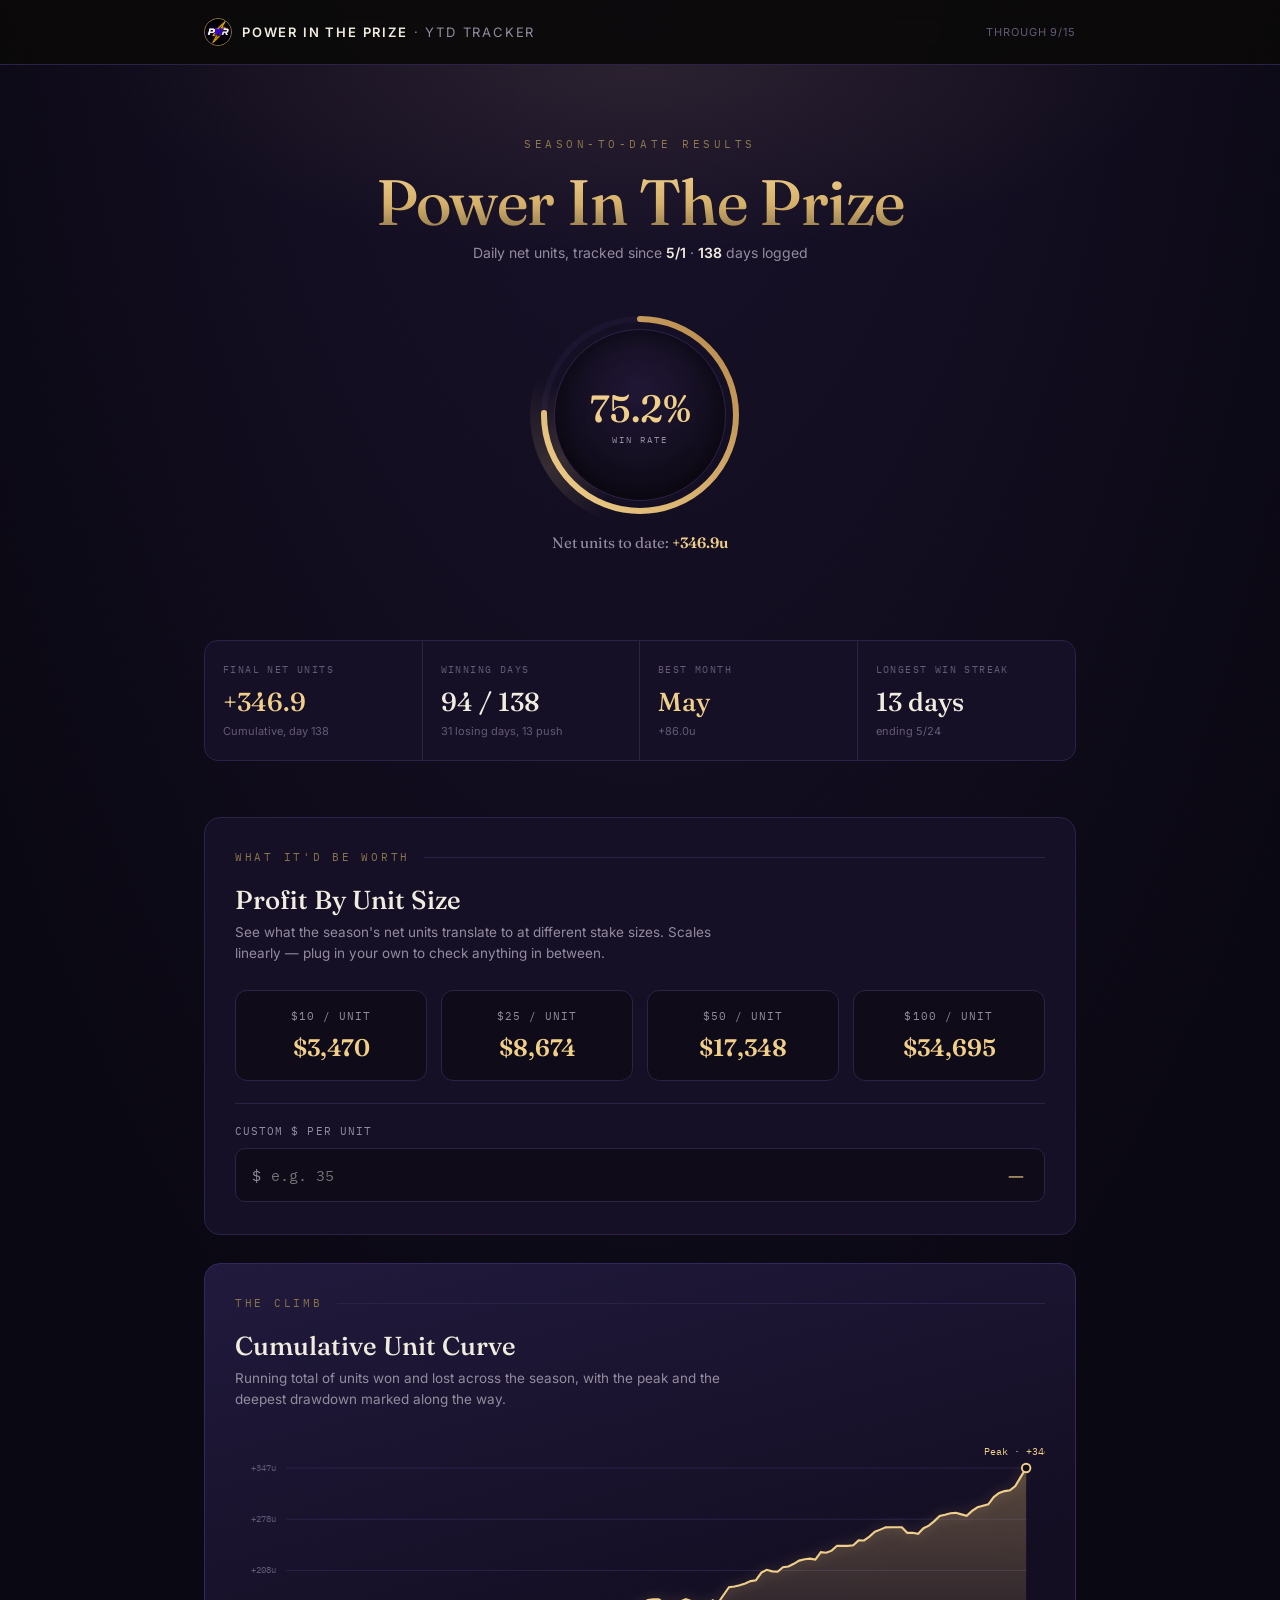
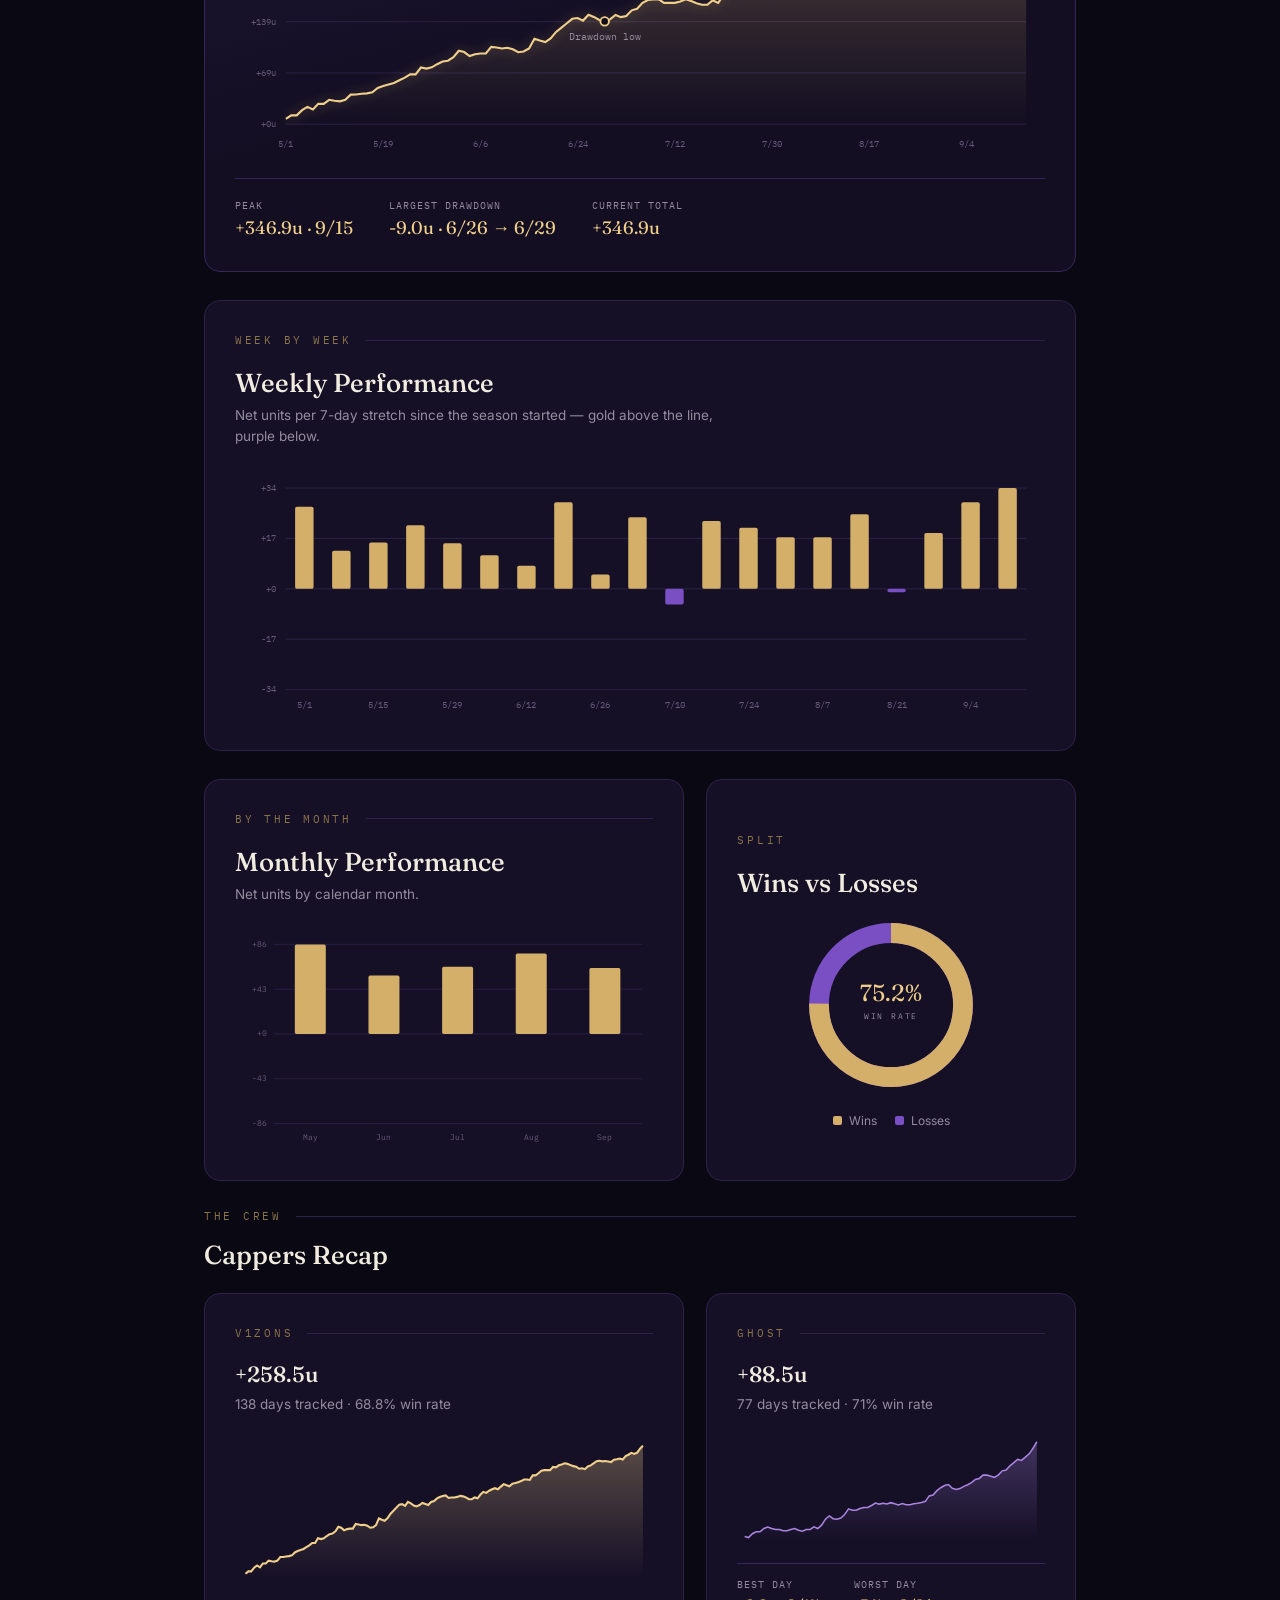
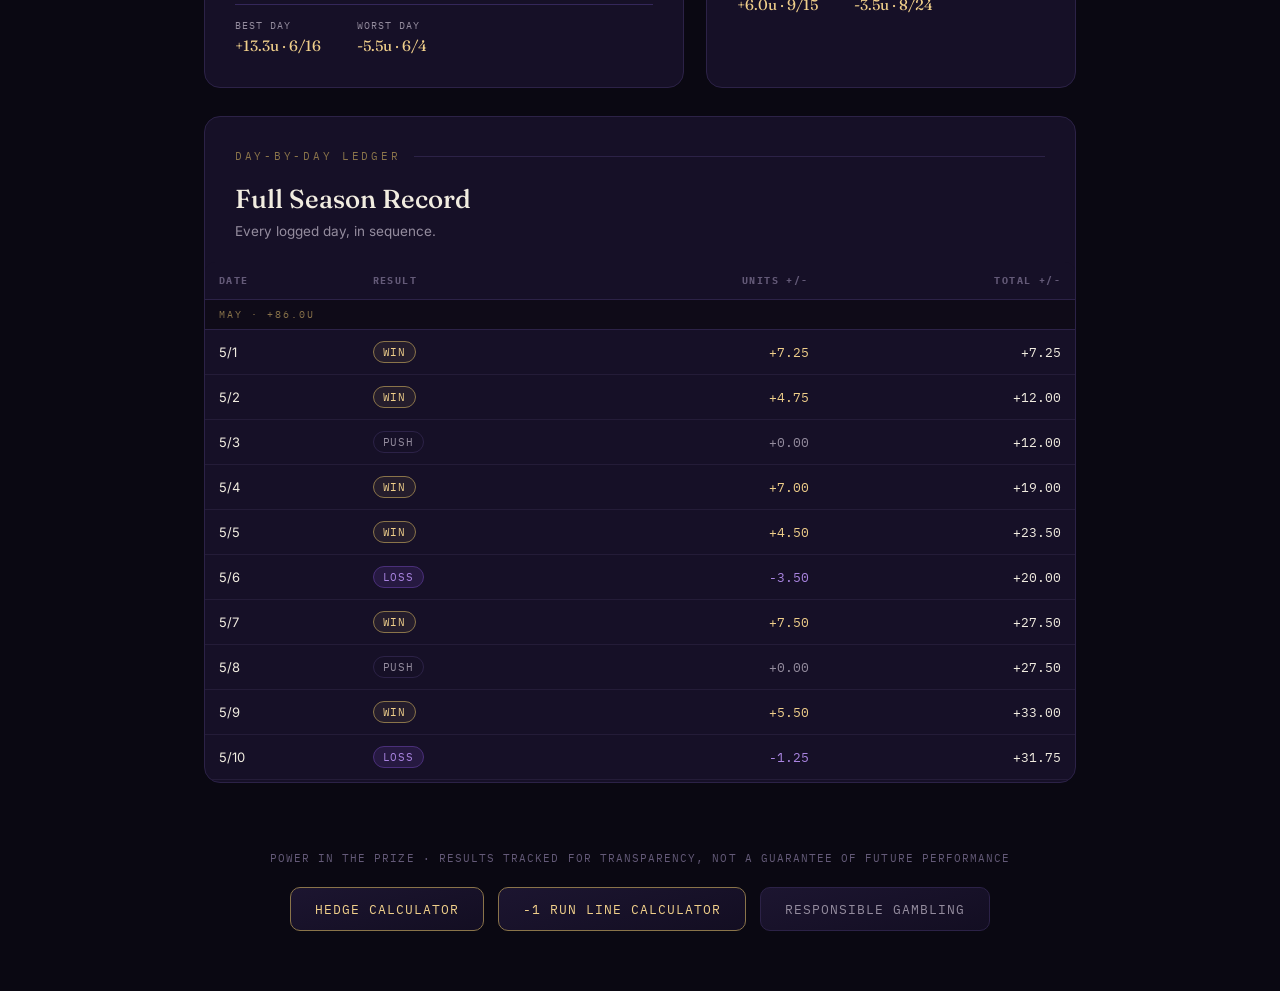
==== index.html @ d68ae0f4 "Update index.html" ====
<!DOCTYPE html>
<html lang="en">
<head>
<meta charset="UTF-8">
<meta name="viewport" content="width=device-width, initial-scale=1.0">
<title>Power In The Prize — YTD Tracker</title>
<link rel="preconnect" href="https://fonts.googleapis.com">
<link rel="preconnect" href="https://fonts.gstatic.com" crossorigin>
<link href="https://fonts.googleapis.com/css2?family=Fraunces:ital,opsz,wght@0,9..144,300;0,9..144,500;0,9..144,600;1,9..144,500&family=Inter:wght@400;500;600&family=IBM+Plex+Mono:wght@400;500;600&display=swap" rel="stylesheet">
<style>
  :root{
    --bg:#0a0812;
    --bg-2:#0d0a16;
    --panel:#161027;
    --panel-2:#1c1530;
    --line:#2c2247;
    --gold:#d4af6a;
    --gold-bright:#f0cf8a;
    --gold-dim:#8a744a;
    --burgundy:#7a4fc4;
    --burgundy-bright:#a984e0;
    --cream:#f1ece0;
    --muted:#948c9e;
    --muted-2:#645a78;
  }
  *{box-sizing:border-box;margin:0;padding:0;}
  html{scroll-behavior:smooth;}
  body{
    background:radial-gradient(120% 90% at 50% -10%, #1c1430 0%, var(--bg) 55%);
    color:var(--cream);
    font-family:'Inter',sans-serif;
    -webkit-font-smoothing:antialiased;
    min-height:100vh;
  }
  .mono{font-family:'IBM Plex Mono',monospace;}
  .wrap{max-width:920px;margin:0 auto;padding:0 24px;}

  /* ---------- Header ---------- */
  header{
    position:sticky;top:0;z-index:50;
    background:rgba(11,10,8,.86);
    backdrop-filter:blur(10px);
    border-bottom:1px solid var(--line);
  }
  header .wrap{display:flex;align-items:center;justify-content:space-between;height:64px;}
  .brand{display:flex;align-items:center;gap:10px;}
  .brand .mark{
    width:28px;height:28px;border-radius:50%;
    border:1px solid var(--gold-dim);
    display:flex;align-items:center;justify-content:center;
    font-family:'Fraunces',serif;font-size:14px;color:var(--gold-bright);
    overflow:hidden;
  }
  .brand .mark img{width:100%;height:100%;object-fit:cover;border-radius:50%;}
  .brand .name{font-size:13px;letter-spacing:.14em;text-transform:uppercase;color:var(--muted);}
  .brand .name b{color:var(--cream);font-weight:600;}
  header .updated{font-size:11px;letter-spacing:.08em;color:var(--muted-2);text-transform:uppercase;}

  /* ---------- Hero ---------- */
  .hero{padding:72px 0 48px;text-align:center;position:relative;overflow:hidden;}
  .hero::before{
    content:"";position:absolute;inset:0;
    background:
      radial-gradient(60% 50% at 50% 0%, rgba(212,175,106,.10), transparent 70%);
    pointer-events:none;
  }
  .eyebrow{
    font-family:'IBM Plex Mono',monospace;font-size:11px;letter-spacing:.32em;
    text-transform:uppercase;color:var(--gold-dim);margin-bottom:18px;
  }
  h1.title{
    font-family:'Fraunces',serif;font-weight:500;
    font-size:clamp(38px,7vw,64px);line-height:1.02;
    letter-spacing:-.01em;
    background:linear-gradient(180deg,var(--gold-bright) 0%, var(--gold) 55%, var(--gold-dim) 100%);
    -webkit-background-clip:text;background-clip:text;color:transparent;
    margin-bottom:10px;
  }
  .subtitle{color:var(--muted);font-size:14px;}
  .subtitle b{color:var(--cream);font-weight:600;}

  /* Medallion */
  .medallion-row{display:flex;justify-content:center;margin:44px 0 8px;}
  .medallion{position:relative;width:220px;height:220px;}
  .medallion svg{width:100%;height:100%;}
  .medallion .ring-track{fill:none;stroke:var(--panel-2);stroke-width:6;}
  .medallion .ring-fill{fill:none;stroke:url(#goldGrad);stroke-width:6;stroke-linecap:round;
    transform-origin:50% 50%;transform:rotate(-90deg);
    stroke-dasharray:0 999; animation:fillRing 1.6s cubic-bezier(.2,.7,.2,1) .3s forwards;
  }
  .medallion .core{
    position:absolute;inset:24px;border-radius:50%;
    background:radial-gradient(60% 60% at 50% 35%, #201735 0%, #0f0b18 100%);
    border:1px solid var(--line);
    display:flex;flex-direction:column;align-items:center;justify-content:center;
    box-shadow:inset 0 0 24px rgba(0,0,0,.5);
  }
  .medallion .core .pct{font-family:'Fraunces',serif;font-size:38px;color:var(--gold-bright);font-weight:500;}
  .medallion .core .lbl{font-family:'IBM Plex Mono',monospace;font-size:9px;letter-spacing:.22em;color:var(--muted);margin-top:2px;text-transform:uppercase;}
  .medallion .sheen{
    position:absolute;inset:0;border-radius:50%;
    background:conic-gradient(from 200deg, transparent 0deg, rgba(240,207,138,.16) 40deg, transparent 90deg);
    animation:spin 7s linear infinite;
  }
  @keyframes spin{to{transform:rotate(360deg);}}
  @keyframes fillRing{to{stroke-dasharray: var(--dash) 999;}}

  .hero-net{font-family:'Fraunces',serif;font-size:15px;color:var(--muted);margin-top:6px;}
  .hero-net b{color:var(--gold-bright);font-weight:600;}

  /* ---------- Stat grid ---------- */
  .stats{
    display:grid;grid-template-columns:repeat(4,1fr);
    border:1px solid var(--line);border-radius:14px;overflow:hidden;
    margin:40px 0 56px;background:var(--panel);
  }
  .stat{padding:22px 18px;border-right:1px solid var(--line);}
  .stat:last-child{border-right:none;}
  .stat .k{font-family:'IBM Plex Mono',monospace;font-size:10px;letter-spacing:.14em;text-transform:uppercase;color:var(--muted-2);margin-bottom:10px;}
  .stat .v{font-family:'Fraunces',serif;font-size:26px;color:var(--cream);font-weight:500;}
  .stat .v.gold{color:var(--gold-bright);}
  .stat .v.burg{color:var(--burgundy-bright);}
  .stat .sub{font-size:11px;color:var(--muted-2);margin-top:6px;}

  /* ---------- Section shell ---------- */
  section.block{margin-bottom:28px;}
  .panel{
    background:var(--panel);border:1px solid var(--line);border-radius:16px;
    padding:32px 30px;
  }
  .panel.tinted{background:linear-gradient(165deg,#211a3d 0%, #130e22 60%);border-color:#34275a;}
  .section-eyebrow{
    font-family:'IBM Plex Mono',monospace;font-size:10.5px;letter-spacing:.26em;
    text-transform:uppercase;color:var(--gold-dim);
    display:flex;align-items:center;gap:14px;margin-bottom:20px;
  }
  .section-eyebrow::after{content:"";flex:1;height:1px;background:var(--line);}
  h2{font-family:'Fraunces',serif;font-weight:500;font-size:26px;color:var(--cream);margin-bottom:6px;}
  .panel p.desc{color:var(--muted);font-size:13.5px;max-width:520px;line-height:1.55;margin-bottom:26px;}

  /* ---------- Charts ---------- */
  .chart-wrap{width:100%;overflow-x:auto;}
  svg.chart{display:block;width:100%;height:auto;}
  .axis-label{font-family:'IBM Plex Mono',monospace;font-size:10px;fill:var(--muted-2);}
  .gridline{stroke:var(--line);stroke-width:1;}
  .bar-pos{fill:var(--gold);}
  .bar-neg{fill:var(--burgundy);}
  .curve-line{fill:none;stroke:var(--gold-bright);stroke-width:2.25;filter:drop-shadow(0 0 6px rgba(240,207,138,.35));}
  .curve-fill{fill:url(#curveGrad);}
  .marker-dot{fill:#0f0b18;stroke:var(--gold-bright);stroke-width:2;}
  .marker-text{font-family:'IBM Plex Mono',monospace;font-size:10.5px;fill:var(--gold-bright);}
  .marker-text.dim{fill:var(--muted);}

  .curve-footer{display:flex;gap:36px;flex-wrap:wrap;margin-top:22px;padding-top:20px;border-top:1px solid #34275a;}
  .curve-footer .item .k{font-family:'IBM Plex Mono',monospace;font-size:10px;letter-spacing:.1em;text-transform:uppercase;color:var(--muted);}
  .curve-footer .item .v{font-family:'Fraunces',serif;font-size:18px;color:var(--gold-bright);margin-top:4px;}

  /* ---------- Two-col: monthly + donut ---------- */
  .two-col{display:grid;grid-template-columns:1.3fr 1fr;gap:22px;}
  .donut-wrap{display:flex;flex-direction:column;align-items:center;justify-content:center;}
  .legend{display:flex;gap:18px;margin-top:18px;}
  .legend .item{display:flex;align-items:center;gap:7px;font-size:12px;color:var(--muted);}
  .legend .dot{width:9px;height:9px;border-radius:2px;}
  .legend .dot.gold{background:var(--gold);}
  .legend .dot.burg{background:var(--burgundy);}

  /* ---------- Ledger ---------- */
  .ledger-scroll{max-height:520px;overflow-y:auto;border-radius:10px;}
  table{width:100%;border-collapse:collapse;}
  thead th{
    position:sticky;top:0;background:var(--panel);
    font-family:'IBM Plex Mono',monospace;font-size:10px;letter-spacing:.14em;text-transform:uppercase;
    color:var(--muted-2);text-align:left;padding:12px 14px;border-bottom:1px solid var(--line);
  }
  thead th.num{text-align:right;}
  tbody td{padding:11px 14px;font-size:13px;border-bottom:1px solid #241c38;color:var(--cream);}
  tbody tr:hover{background:#1e1730;}
  tbody td.num{text-align:right;font-family:'IBM Plex Mono',monospace;}
  .pill{
    display:inline-block;font-family:'IBM Plex Mono',monospace;font-size:10.5px;letter-spacing:.08em;
    padding:3px 9px;border-radius:20px;border:1px solid;
  }
  .pill.win{color:var(--gold-bright);border-color:var(--gold-dim);background:rgba(212,175,106,.08);}
  .pill.loss{color:var(--burgundy-bright);border-color:#4a2f7a;background:rgba(122,79,196,.16);}
  .pill.push{color:var(--muted);border-color:var(--line);background:transparent;}
  .month-divider td{
    padding:8px 14px;font-family:'IBM Plex Mono',monospace;font-size:10px;letter-spacing:.2em;
    text-transform:uppercase;color:var(--gold-dim);background:#0f0b18;border-bottom:1px solid var(--line);
  }

  /* Scrollbar */
  .ledger-scroll::-webkit-scrollbar{width:8px;}
  .ledger-scroll::-webkit-scrollbar-track{background:transparent;}
  .ledger-scroll::-webkit-scrollbar-thumb{background:#3a2f5a;border-radius:4px;}

  footer{padding:40px 0 60px;text-align:center;}
  footer p{font-family:'IBM Plex Mono',monospace;font-size:10.5px;letter-spacing:.1em;color:var(--muted-2);text-transform:uppercase;}
  .footer-links{display:flex;gap:14px;justify-content:center;flex-wrap:wrap;margin-top:22px;}
  .footer-btn{
    display:inline-flex;align-items:center;gap:8px;
    font-family:'IBM Plex Mono',monospace;font-size:12.5px;letter-spacing:.08em;text-transform:uppercase;
    color:var(--gold-bright);text-decoration:none;
    padding:13px 24px;border:1px solid var(--gold-dim);border-radius:10px;
    background:linear-gradient(165deg,#1c1530 0%, #130e22 100%);
    transition:border-color .15s ease, transform .15s ease;
  }
  .footer-btn:hover{border-color:var(--gold-bright);transform:translateY(-1px);}
  .footer-btn.secondary{color:var(--muted);border-color:var(--line);}
  .footer-btn.secondary:hover{border-color:var(--gold-dim);color:var(--gold-dim);}

  @media (max-width:720px){
    .stats{grid-template-columns:repeat(2,1fr);}
    .stat{border-bottom:1px solid var(--line);}
    .two-col{grid-template-columns:1fr;}
    .panel{padding:24px 18px;}
  }
  @media (prefers-reduced-motion: reduce){
    .medallion .sheen{animation:none;}
    .medallion .ring-fill{animation:none;stroke-dasharray:var(--dash) 999;}
  }

  /* ---------- Chart tooltip ---------- */
  .chart-wrap{position:relative;}
  .chart-tooltip{
    position:fixed;pointer-events:none;z-index:200;
    background:#0f0b18;border:1px solid var(--gold-dim);border-radius:8px;
    padding:8px 12px;font-family:'IBM Plex Mono',monospace;font-size:12px;
    color:var(--cream);white-space:nowrap;opacity:0;transform:translate(-50%,-100%) translateY(-10px);
    transition:opacity .1s ease;box-shadow:0 6px 18px rgba(0,0,0,.5);
  }
  .chart-tooltip.show{opacity:1;}
  .chart-tooltip .tt-date{color:var(--gold-dim);font-size:10px;letter-spacing:.06em;text-transform:uppercase;margin-bottom:2px;}
  .chart-tooltip .tt-val{font-size:14px;font-weight:600;}
  .hover-target{cursor:pointer;}
  .hover-target:hover{filter:brightness(1.25);}
  .hover-dot{fill:transparent;stroke:none;pointer-events:all;}

  /* ---------- Profit calculator ---------- */
  .calc-grid{display:grid;grid-template-columns:repeat(4,1fr);gap:14px;margin-bottom:22px;}
  .calc-card{
    background:#0f0b18;border:1px solid var(--line);border-radius:12px;
    padding:18px 14px;text-align:center;transition:border-color .15s ease;
  }
  .calc-card:hover{border-color:var(--gold-dim);}
  .calc-card .stake{font-family:'IBM Plex Mono',monospace;font-size:11px;letter-spacing:.1em;color:var(--muted);text-transform:uppercase;margin-bottom:10px;}
  .calc-card .profit{font-family:'Fraunces',serif;font-size:24px;font-weight:600;}
  .calc-card .profit.pos{color:var(--gold-bright);}
  .calc-card .profit.neg{color:var(--burgundy-bright);}
  .calc-custom{border-top:1px solid var(--line);padding-top:20px;}
  .calc-custom label{display:block;font-family:'IBM Plex Mono',monospace;font-size:10.5px;letter-spacing:.1em;text-transform:uppercase;color:var(--muted);margin-bottom:10px;}
  .calc-custom-row{display:flex;align-items:center;gap:10px;background:#0f0b18;border:1px solid var(--line);border-radius:10px;padding:4px 4px 4px 16px;}
  .calc-dollar{font-family:'IBM Plex Mono',monospace;color:var(--muted);font-size:15px;}
  .calc-custom-row input{
    flex:1;background:transparent;border:none;outline:none;color:var(--cream);
    font-family:'IBM Plex Mono',monospace;font-size:15px;padding:10px 0;
  }
  .calc-custom-result{
    font-family:'Fraunces',serif;font-size:19px;font-weight:600;color:var(--gold-bright);
    padding:10px 16px;white-space:nowrap;
  }
  @media (max-width:640px){
    .calc-grid{grid-template-columns:repeat(2,1fr);}
  }
</style>
<link rel="icon" type="image/png" href="favicon.png">
</head>
<body>

<header>
  <div class="wrap">
    <div class="brand">
      <div class="mark"><img src="logo-192.png" alt="Power In The Prize logo"></div>
      <div class="name"><b>Power In The Prize</b> · YTD Tracker</div>
    </div>
    <div class="updated" id="updatedLabel">Through —</div>
  </div>
</header>

<div class="hero">
  <div class="wrap">
    <div class="eyebrow">Season-to-Date Results</div>
    <h1 class="title">Power In The Prize</h1>
    <div class="subtitle">Daily net units, tracked since <b id="seasonStart">—</b> · <b id="daysTracked">—</b> days logged</div>

    <div class="medallion-row">
      <div class="medallion">
        <svg viewBox="0 0 220 220">
          <defs>
            <linearGradient id="goldGrad" x1="0%" y1="0%" x2="100%" y2="100%">
              <stop offset="0%" stop-color="#f0cf8a"/>
              <stop offset="100%" stop-color="#b6884a"/>
            </linearGradient>
          </defs>
          <circle class="ring-track" cx="110" cy="110" r="96"/>
          <circle class="ring-fill" id="ringFill" cx="110" cy="110" r="96"/>
        </svg>
        <div class="sheen"></div>
        <div class="core">
          <div class="pct" id="winRatePct">—</div>
          <div class="lbl">Win Rate</div>
        </div>
      </div>
    </div>
    <div class="hero-net">Net units to date: <b id="heroNet">—</b></div>
  </div>
</div>

<div class="wrap">

  <div class="stats">
    <div class="stat">
      <div class="k">Final Net Units</div>
      <div class="v gold" id="statNet">—</div>
      <div class="sub" id="statNetSub">—</div>
    </div>
    <div class="stat">
      <div class="k">Winning Days</div>
      <div class="v" id="statWins">—</div>
      <div class="sub" id="statWinsSub">—</div>
    </div>
    <div class="stat">
      <div class="k">Best Month</div>
      <div class="v gold" id="statBestMonth">—</div>
      <div class="sub" id="statBestMonthSub">—</div>
    </div>
    <div class="stat">
      <div class="k">Longest Win Streak</div>
      <div class="v" id="statStreak">—</div>
      <div class="sub" id="statStreakSub">—</div>
    </div>
  </div>

  <section class="block">
    <div class="panel">
      <div class="section-eyebrow">What It'd Be Worth</div>
      <h2>Profit By Unit Size</h2>
      <p class="desc">See what the season's net units translate to at different stake sizes. Scales linearly &mdash; plug in your own to check anything in between.</p>
      <div class="calc-grid" id="calcGrid"></div>
      <div class="calc-custom">
        <label for="customStake">Custom $ per unit</label>
        <div class="calc-custom-row">
          <span class="calc-dollar">$</span>
          <input type="number" id="customStake" placeholder="e.g. 35" min="0" step="1">
          <div class="calc-custom-result" id="customResult">—</div>
        </div>
      </div>
    </div>
  </section>

  <section class="block">
    <div class="panel tinted">
      <div class="section-eyebrow">The Climb</div>
      <h2>Cumulative Unit Curve</h2>
      <p class="desc">Running total of units won and lost across the season, with the peak and the deepest drawdown marked along the way.</p>
      <div class="chart-wrap">
        <svg class="chart" id="curveChart" viewBox="0 0 860 340"></svg>
      </div>
      <div class="curve-footer">
        <div class="item"><div class="k">Peak</div><div class="v" id="curvePeak">—</div></div>
        <div class="item"><div class="k">Largest Drawdown</div><div class="v" id="curveDD">—</div></div>
        <div class="item"><div class="k">Current Total</div><div class="v" id="curveFinish">—</div></div>
      </div>
    </div>
  </section>

  <section class="block">
    <div class="panel">
      <div class="section-eyebrow">Week By Week</div>
      <h2>Weekly Performance</h2>
      <p class="desc">Net units per 7-day stretch since the season started &mdash; gold above the line, purple below.</p>
      <div class="chart-wrap">
        <svg class="chart" id="weeklyChart" viewBox="0 0 860 260"></svg>
      </div>
    </div>
  </section>

  <section class="block">
    <div class="two-col">
      <div class="panel">
        <div class="section-eyebrow">By The Month</div>
        <h2>Monthly Performance</h2>
        <p class="desc">Net units by calendar month.</p>
        <div class="chart-wrap">
          <svg class="chart" id="monthChart" viewBox="0 0 500 260"></svg>
        </div>
      </div>
      <div class="panel donut-wrap">
        <div class="section-eyebrow" style="align-self:flex-start;">Split</div>
        <h2 style="align-self:flex-start;">Wins vs Losses</h2>
        <svg id="donutChart" viewBox="0 0 200 200" style="width:180px;height:180px;margin-top:10px;"></svg>
        <div class="legend">
          <div class="item"><span class="dot gold"></span>Wins</div>
          <div class="item"><span class="dot burg"></span>Losses</div>
        </div>
      </div>
    </div>
  </section>

  <section class="block">
    <div class="section-eyebrow" style="margin-bottom:16px;">The Crew</div>
    <h2 style="margin-bottom:22px;">Cappers Recap</h2>
    <div class="two-col" id="cappersGrid"></div>
  </section>

  <section class="block">
    <div class="panel" style="padding:0;overflow:hidden;">
      <div style="padding:32px 30px 20px;">
        <div class="section-eyebrow">Day-By-Day Ledger</div>
        <h2>Full Season Record</h2>
        <p class="desc" style="margin-bottom:0;">Every logged day, in sequence.</p>
      </div>
      <div class="ledger-scroll">
        <table>
          <thead>
            <tr>
              <th>Date</th>
              <th>Result</th>
              <th class="num">Units +/-</th>
              <th class="num">Total +/-</th>
            </tr>
          </thead>
          <tbody id="ledgerBody"></tbody>
        </table>
      </div>
    </div>
  </section>

</div>

<footer>
  <p>Power In The Prize &middot; Results tracked for transparency, not a guarantee of future performance</p>
  <div class="footer-links">
    <a class="footer-btn" href="hedge-calculator.html">Hedge Calculator</a>
    <a class="footer-btn" href="runline-calculator.html">-1 Run Line Calculator</a>
    <a class="footer-btn secondary" href="responsible-gambling.html">Responsible Gambling</a>
  </div>
</footer>

<script>
/* ---------- Shared tooltip helper ---------- */
const tooltipEl = document.createElement('div');
tooltipEl.className = 'chart-tooltip';
document.body.appendChild(tooltipEl);

function showTooltip(clientX, clientY, dateStr, valueStr){
  tooltipEl.innerHTML = `<div class="tt-date">${dateStr}</div><div class="tt-val">${valueStr}</div>`;
  tooltipEl.style.left = clientX + 'px';
  tooltipEl.style.top = clientY + 'px';
  tooltipEl.classList.add('show');
}
function moveTooltip(clientX, clientY){
  tooltipEl.style.left = clientX + 'px';
  tooltipEl.style.top = clientY + 'px';
}
function hideTooltip(){
  tooltipEl.classList.remove('show');
}
function fmtUnits(v){
  return (v>=0?'+':'') + v.toFixed(2) + 'u';
}

/* ============ RAW DATA — add new days here ============
   Each entry: { d: "M/D", m: month number, v1: V1zons units, g: Ghost units (0 if not running that day) }
*/
const RAW = [
  {d:"5/1",m:5,v1:7.25,g:0},{d:"5/2",m:5,v1:4.75,g:0},{d:"5/3",m:5,v1:0,g:0},{d:"5/4",m:5,v1:7,g:0},
  {d:"5/5",m:5,v1:4.5,g:0},{d:"5/6",m:5,v1:-3.5,g:0},{d:"5/7",m:5,v1:7.5,g:0},{d:"5/8",m:5,v1:0,g:0},
  {d:"5/9",m:5,v1:5.5,g:0},{d:"5/10",m:5,v1:-1.25,g:0},{d:"5/11",m:5,v1:-0.75,g:0},{d:"5/12",m:5,v1:2,g:0},
  {d:"5/13",m:5,v1:7,g:0},{d:"5/14",m:5,v1:0.25,g:0},{d:"5/15",m:5,v1:1,g:0},{d:"5/16",m:5,v1:0.5,g:0},
  {d:"5/17",m:5,v1:1.5,g:0},{d:"5/18",m:5,v1:5.75,g:0},{d:"5/19",m:5,v1:2.75,g:0},{d:"5/20",m:5,v1:2,g:0},
  {d:"5/21",m:5,v1:2,g:0},{d:"5/22",m:5,v1:3.75,g:0},{d:"5/23",m:5,v1:3.5,g:0},{d:"5/24",m:5,v1:4.5,g:0},
  {d:"5/25",m:5,v1:0,g:0},{d:"5/26",m:5,v1:9.25,g:0},{d:"5/27",m:5,v1:-1.5,g:0},{d:"5/28",m:5,v1:1.75,g:0},
  {d:"5/29",m:5,v1:4.25,g:0},{d:"5/30",m:5,v1:3.75,g:0},{d:"5/31",m:5,v1:1,g:0},{d:"6/1",m:6,v1:4.75,g:0},
  {d:"6/2",m:6,v1:8.75,g:0},{d:"6/3",m:6,v1:-1.75,g:0},{d:"6/4",m:6,v1:-5.5,g:0},{d:"6/5",m:6,v1:2.5,g:0},
  {d:"6/6",m:6,v1:1,g:0},{d:"6/7",m:6,v1:0,g:0},{d:"6/8",m:6,v1:9,g:0},{d:"6/9",m:6,v1:-0.75,g:0},
  {d:"6/10",m:6,v1:-1.5,g:0},{d:"6/11",m:6,v1:1,g:0},{d:"6/12",m:6,v1:-2,g:0},{d:"6/13",m:6,v1:-4,g:0},
  {d:"6/14",m:6,v1:1,g:0},{d:"6/15",m:6,v1:4,g:0},{d:"6/16",m:6,v1:13.25,g:0},{d:"6/17",m:6,v1:-2.5,g:0},
  {d:"6/18",m:6,v1:-2,g:0},{d:"6/19",m:6,v1:5,g:0},{d:"6/20",m:6,v1:8.75,g:0},{d:"6/21",m:6,v1:5.75,g:0},
  {d:"6/22",m:6,v1:6,g:0},{d:"6/23",m:6,v1:6,g:0},{d:"6/24",m:6,v1:1,g:0},{d:"6/25",m:6,v1:-3.5,g:0},
  {d:"6/26",m:6,v1:8,g:0},{d:"6/27",m:6,v1:-3,g:0},{d:"6/28",m:6,v1:-4,g:0},{d:"6/29",m:6,v1:-2,g:0},
  {d:"6/30",m:6,v1:2.75,g:0},{d:"7/1",m:7,v1:4,g:2},{d:"7/2",m:7,v1:-2,g:-1},{d:"7/3",m:7,v1:-2,g:3.5},
  {d:"7/4",m:7,v1:6,g:1.75},{d:"7/5",m:7,v1:2,g:0},{d:"7/6",m:7,v1:5,g:3},{d:"7/7",m:7,v1:2.75,g:1.25},
  {d:"7/8",m:7,v1:2,g:-1.25},{d:"7/9",m:7,v1:1,g:-1},{d:"7/10",m:7,v1:-4.75,g:0},{d:"7/11",m:7,v1:1,g:-1},
  {d:"7/12",m:7,v1:0,g:0},{d:"7/13",m:7,v1:1,g:1},{d:"7/14",m:7,v1:2,g:1},{d:"7/15",m:7,v1:-1,g:-1.5},
  {d:"7/16",m:7,v1:-2,g:-1},{d:"7/17",m:7,v1:-3.5,g:1.5},{d:"7/18",m:7,v1:0,g:0},{d:"7/19",m:7,v1:3.5,g:2.5},
  {d:"7/20",m:7,v1:-2,g:-1.5},{d:"7/21",m:7,v1:7.75,g:3},{d:"7/22",m:7,v1:5,g:5.5},{d:"7/23",m:7,v1:-2,g:3},
  {d:"7/24",m:7,v1:4.25,g:-2.5},{d:"7/25",m:7,v1:3,g:-0.5},{d:"7/26",m:7,v1:2,g:1},{d:"7/27",m:7,v1:-2,g:3.25},
  {d:"7/28",m:7,v1:5,g:5.25},{d:"7/29",m:7,v1:5,g:-1.25},{d:"7/30",m:7,v1:-2,g:0},{d:"7/31",m:7,v1:-2,g:1.5},
  {d:"8/1",m:8,v1:5,g:1},  {d:"8/2",m:8,v1:1,g:0},  {d:"8/3",m:8,v1:2,g:1.75},  {d:"8/4",m:8,v1:2,g:2.25},  {d:"8/5",m:8,v1:3,g:-1},  {d:"8/6",m:8,v1:0,g:0.75},  {d:"8/7",m:8,v1:-0.75,g:-0.65},  {d:"8/8",m:8,v1:9,g:1.25},
    {d:"8/9",m:8,v1:0,g:-1},  {d:"8/10",m:8,v1:4,g:-1},  {d:"8/11",m:8,v1:5.25,g:1.2},  {d:"8/12",m:8,v1:1,g:-1},  {d:"8/13",m:8,v1:0,g:0},  {d:"8/14",m:8,v1:0,g:0.75},  {d:"8/15",m:8,v1:6.25,g:0.5},  {d:"8/16",m:8,v1:-1,g:0.75},
    {d:"8/17",m:8,v1:4.25,g:1},  {d:"8/18",m:8,v1:1.5,g:5},  {d:"8/19",m:8,v1:2.25,g:0.75},  {d:"8/20",m:8,v1:-1,g:4},  {d:"8/21",m:8,v1:-2.5,g:2.65},  {d:"8/22",m:8,v1:-2,g:2},  {d:"8/23",m:8,v1:-1,g:1},  {d:"8/24",m:8,v1:-4,g:-3.5},
    {d:"8/25",m:8,v1:1,g:-1},  {d:"8/26",m:8,v1:-2,g:0.75},  {d:"8/27",m:8,v1:5.5,g:2},  {d:"8/28",m:8,v1:2,g:1.5},  {d:"8/29",m:8,v1:4,g:2},  {d:"8/30",m:8,v1:4.25,g:2.75},  {d:"8/31",m:8,v1:0.75,g:1},
    {d:"9/1",m:9,v1:-1,g:3},  {d:"9/2",m:9,v1:0.5,g:0},  {d:"9/3",m:9,v1:-1,g:-1},  {d:"9/4",m:9,v1:-1,g:-1},  {d:"9/5",m:9,v1:4.5,g:2.25},  {d:"9/6",m:9,v1:1,g:3.75},  {d:"9/7",m:9,v1:1.5,g:0.75},  {d:"9/8",m:9,v1:-2,g:3.75},
    {d:"9/9",m:9,v1:7,g:3},  {d:"9/10",m:9,v1:2.5,g:3},  {d:"9/11",m:9,v1:3.5,g:-1},  {d:"9/12",m:9,v1:-2,g:3},  {d:"9/13",m:9,v1:2.75,g:3},  {d:"9/14",m:9,v1:7.5,g:5},  {d:"9/15",m:9,v1:6,g:6},
];

const MONTH_NAMES = {5:"May",6:"June",7:"July",8:"August",9:"September",10:"October",11:"November",12:"December",1:"January",2:"February",3:"March",4:"April"};

/* ---------- Derive series ---------- */
const days = RAW.map(r => ({...r, total: +(r.v1 + r.g).toFixed(2)}));
let running = 0;
const cum = days.map(r => { running = +(running + r.total).toFixed(2); return {...r, cum: running}; });

const wins = days.filter(d => d.total > 0).length;
const losses = days.filter(d => d.total < 0).length;
const pushes = days.filter(d => d.total === 0).length;
const winRate = Math.round((wins/(wins+losses))*1000)/10;

// longest win streak
let longest = 0, cur = 0, streakEnd = "";
days.forEach(d => {
  if(d.total > 0){ cur++; if(cur>longest){longest=cur; streakEnd=d.d;} } else { cur = 0; }
});

// monthly totals
const monthOrder = [...new Set(days.map(d=>d.m))];
const monthTotals = monthOrder.map(m => ({
  m, name: MONTH_NAMES[m],
  total: +days.filter(d=>d.m===m).reduce((a,b)=>a+b.total,0).toFixed(2)
}));
const bestMonth = monthTotals.reduce((a,b)=> b.total > a.total ? b : a, monthTotals[0]);

// peak / drawdown
let peak = cum[0], peakSoFar = cum[0].cum, maxDD = 0, ddStart = cum[0], ddEnd = cum[0], runMax = cum[0];
cum.forEach(pt => {
  if(pt.cum > peakSoFar){ peakSoFar = pt.cum; peak = pt; }
  if(pt.cum >= runMax.cum) runMax = pt;
  const dd = runMax.cum - pt.cum;
  if(dd > maxDD){ maxDD = dd; ddStart = runMax; ddEnd = pt; }
});
const finish = cum[cum.length-1];

/* ---------- Populate header / hero / stats ---------- */
document.getElementById('updatedLabel').textContent = `Through ${finish.d}`;
document.getElementById('seasonStart').textContent = days[0].d;
document.getElementById('daysTracked').textContent = days.length;
document.getElementById('heroNet').textContent = (finish.cum>=0?'+':'') + finish.cum.toFixed(1) + 'u';
document.getElementById('winRatePct').textContent = winRate + '%';

const ring = document.getElementById('ringFill');
const circumference = 2 * Math.PI * 96;
ring.style.setProperty('--dash', (circumference * winRate/100).toFixed(1));

document.getElementById('statNet').textContent = (finish.cum>=0?'+':'') + finish.cum.toFixed(1);
document.getElementById('statNetSub').textContent = `Cumulative, day ${days.length}`;
document.getElementById('statWins').textContent = `${wins} / ${days.length}`;
document.getElementById('statWinsSub').textContent = `${losses} losing days${pushes?`, ${pushes} push`:''}`;
document.getElementById('statBestMonth').textContent = bestMonth.name;
document.getElementById('statBestMonthSub').textContent = `${bestMonth.total>=0?'+':''}${bestMonth.total.toFixed(1)}u`;
document.getElementById('statStreak').textContent = `${longest} days`;
document.getElementById('statStreakSub').textContent = `ending ${streakEnd}`;

document.getElementById('curvePeak').textContent = `+${peak.cum.toFixed(1)}u · ${peak.d}`;
document.getElementById('curveDD').textContent = `-${maxDD.toFixed(1)}u · ${ddStart.d} \u2192 ${ddEnd.d}`;
document.getElementById('curveFinish').textContent = `${finish.cum>=0?'+':''}${finish.cum.toFixed(1)}u`;

/* ---------- Profit calculator ---------- */
(function buildCalc(){
  const stakes = [10, 25, 50, 100];
  const grid = document.getElementById('calcGrid');
  const fmtMoney = n => {
    const sign = n < 0 ? '-' : '';
    return sign + '$' + Math.abs(n).toLocaleString('en-US', {minimumFractionDigits:0, maximumFractionDigits:0});
  };
  stakes.forEach(s => {
    const profit = finish.cum * s;
    const card = document.createElement('div');
    card.className = 'calc-card';
    card.innerHTML = `
      <div class="stake">$${s} / unit</div>
      <div class="profit ${profit>=0?'pos':'neg'}">${fmtMoney(profit)}</div>
    `;
    grid.appendChild(card);
  });

  const input = document.getElementById('customStake');
  const result = document.getElementById('customResult');
  input.addEventListener('input', () => {
    const val = parseFloat(input.value);
    if(isNaN(val) || val < 0){ result.textContent = '—'; return; }
    const profit = finish.cum * val;
    result.textContent = fmtMoney(profit);
    result.style.color = profit >= 0 ? 'var(--gold-bright)' : 'var(--burgundy-bright)';
  });
})();

/* ---------- Ledger ---------- */
const tbody = document.getElementById('ledgerBody');
let lastMonth = null;
cum.forEach(r => {
  if(r.m !== lastMonth){
    lastMonth = r.m;
    const mTotal = monthTotals.find(mt=>mt.m===r.m);
    const tr = document.createElement('tr');
    tr.className='month-divider';
    tr.innerHTML = `<td colspan="4">${mTotal.name} &middot; ${mTotal.total>=0?'+':''}${mTotal.total.toFixed(1)}u</td>`;
    tbody.appendChild(tr);
  }
  const pillClass = r.total>0?'win':(r.total<0?'loss':'push');
  const pillLabel = r.total>0?'WIN':(r.total<0?'LOSS':'PUSH');
  const tr = document.createElement('tr');
  tr.innerHTML = `
    <td>${r.d}</td>
    <td><span class="pill ${pillClass}">${pillLabel}</span></td>
    <td class="num" style="color:${r.total>0?'var(--gold-bright)':(r.total<0?'var(--burgundy-bright)':'var(--muted)')}">${r.total>=0?'+':''}${r.total.toFixed(2)}</td>
    <td class="num">${r.cum>=0?'+':''}${r.cum.toFixed(2)}</td>
  `;
  tbody.appendChild(tr);
});

/* ---------- Cumulative curve chart ---------- */
(function drawCurve(){
  const svg = document.getElementById('curveChart');
  const W=860,H=340,padL=54,padR=20,padT=34,padB=34;
  const minV = Math.min(0, ...cum.map(d=>d.cum));
  const maxV = Math.max(...cum.map(d=>d.cum));
  const range = maxV-minV || 1;
  const x = i => padL + (i/(cum.length-1))*(W-padL-padR);
  const y = v => padT + (1-((v-minV)/range))*(H-padT-padB);

  let svgHTML = `<defs>
    <linearGradient id="curveGrad" x1="0" y1="0" x2="0" y2="1">
      <stop offset="0%" stop-color="#d4af6a" stop-opacity="0.35"/>
      <stop offset="100%" stop-color="#d4af6a" stop-opacity="0"/>
    </linearGradient>
  </defs>`;

  // gridlines + labels
  const steps = 5;
  for(let i=0;i<=steps;i++){
    const v = minV + (range/steps)*i;
    const yy = y(v);
    svgHTML += `<line class="gridline" x1="${padL}" y1="${yy}" x2="${W-padR}" y2="${yy}"/>`;
    svgHTML += `<text class="axis-label" x="${padL-10}" y="${yy+3}" text-anchor="end">${v>=0?'+':''}${Math.round(v)}u</text>`;
  }
  // x labels (sparse)
  const labelEvery = Math.ceil(cum.length/8);
  cum.forEach((d,i)=>{
    if(i%labelEvery===0){
      svgHTML += `<text class="axis-label" x="${x(i)}" y="${H-10}" text-anchor="middle">${d.d}</text>`;
    }
  });

  // path
  let linePath = '', areaPath = '';
  cum.forEach((d,i)=>{
    const px=x(i), py=y(d.cum);
    linePath += (i===0?'M':'L') + px.toFixed(1) + ',' + py.toFixed(1) + ' ';
  });
  areaPath = `M${x(0)},${y(0)} ` + cum.map((d,i)=>`L${x(i).toFixed(1)},${y(d.cum).toFixed(1)}`).join(' ') + ` L${x(cum.length-1)},${y(0)} Z`;

  svgHTML += `<path class="curve-fill" d="${areaPath}"/>`;
  svgHTML += `<path class="curve-line" d="${linePath}"/>`;

  // markers: peak + drawdown low
  const peakIdx = cum.findIndex(d=>d.d===peak.d && d.cum===peak.cum);
  const ddIdx = cum.findIndex(d=>d.d===ddEnd.d && d.cum===ddEnd.cum);
  [{pt:peak, idx:peakIdx, label:`Peak · +${peak.cum.toFixed(1)}u`, dy:-14},
   {pt:ddEnd, idx:ddIdx, label:`Drawdown low`, dy:20}].forEach(m=>{
    if(m.idx<0) return;
    const px=x(m.idx), py=y(m.pt.cum);
    svgHTML += `<circle class="marker-dot" cx="${px}" cy="${py}" r="4.5"/>`;
    svgHTML += `<text class="marker-text ${m.dy>0?'dim':''}" x="${px}" y="${py+m.dy}" text-anchor="middle">${m.label}</text>`;
  });

  // invisible hover targets, one per day
  cum.forEach((d,i)=>{
    const px=x(i), py=y(d.cum);
    svgHTML += `<circle class="hover-target hover-dot" data-date="${d.d}" data-val="Total: ${fmtUnits(d.cum)}" cx="${px.toFixed(1)}" cy="${py.toFixed(1)}" r="9"/>`;
  });

  svg.innerHTML = svgHTML;
  attachBarTooltips(svg);
})();

/* ---------- Weekly bar chart (7-day buckets from season start) ---------- */
(function drawWeekly(){
  const svg = document.getElementById('weeklyChart');
  const weeks = [];
  for(let i=0;i<days.length;i+=7){
    const chunk = days.slice(i, i+7);
    const total = +chunk.reduce((a,b)=>a+b.total,0).toFixed(2);
    weeks.push({ label: chunk[0].d, total });
  }

  const W=860,H=260,padL=54,padR=20,padT=16,padB=30;
  const maxAbs = Math.max(...weeks.map(w=>Math.abs(w.total)), 5);
  const zeroY = padT + (H-padT-padB) * (maxAbs/(maxAbs*2));
  const scale = (H-padT-padB)/(maxAbs*2);
  const bw = (W-padL-padR)/weeks.length;

  let html = '';
  [maxAbs, maxAbs/2, 0, -maxAbs/2, -maxAbs].forEach(v=>{
    const yy = zeroY - v*scale;
    html += `<line class="gridline" x1="${padL}" y1="${yy}" x2="${W-padR}" y2="${yy}"/>`;
    html += `<text class="axis-label" x="${padL-10}" y="${yy+3}" text-anchor="end">${v>=0?'+':''}${Math.round(v)}</text>`;
  });

  const labelEvery = Math.max(1, Math.ceil(weeks.length/10));
  weeks.forEach((w,i)=>{
    const cx = padL + bw*i + bw/2;
    const barW = Math.max(bw*0.5, 4);
    const h = Math.abs(w.total)*scale;
    const yTop = w.total>=0 ? zeroY-h : zeroY;
    html += `<rect class="hover-target ${w.total>=0?'bar-pos':'bar-neg'}" data-date="Week of ${w.label}" data-val="${fmtUnits(w.total)}" x="${(cx-barW/2).toFixed(1)}" y="${yTop.toFixed(1)}" width="${barW.toFixed(1)}" height="${Math.max(h,1).toFixed(1)}" rx="2"/>`;
    if(i%labelEvery===0){
      html += `<text class="axis-label" x="${cx}" y="${H-10}" text-anchor="middle">${w.label}</text>`;
    }
  });
  svg.innerHTML = html;
  attachBarTooltips(svg);
})();

/* ---------- Monthly bar chart ---------- */
(function drawMonthly(){
  const svg = document.getElementById('monthChart');
  const W=500,H=260,padL=46,padR=14,padT=16,padB=30;
  const maxAbs = Math.max(...monthTotals.map(m=>Math.abs(m.total)), 10);
  const zeroY = padT + (H-padT-padB) * (maxAbs/(maxAbs*2));
  const scale = (H-padT-padB)/(maxAbs*2);
  const bw = (W-padL-padR)/monthTotals.length;

  let html = '';
  [maxAbs, maxAbs/2, 0, -maxAbs/2, -maxAbs].forEach(v=>{
    const yy = zeroY - v*scale;
    html += `<line class="gridline" x1="${padL}" y1="${yy}" x2="${W-padR}" y2="${yy}"/>`;
    html += `<text class="axis-label" x="${padL-8}" y="${yy+3}" text-anchor="end">${v>=0?'+':''}${Math.round(v)}</text>`;
  });

  monthTotals.forEach((m,i)=>{
    const cx = padL + bw*i + bw/2;
    const barW = bw*0.42;
    const h = Math.abs(m.total)*scale;
    const yTop = m.total>=0 ? zeroY-h : zeroY;
    html += `<rect class="hover-target ${m.total>=0?'bar-pos':'bar-neg'}" data-date="${m.name}" data-val="${fmtUnits(m.total)}" x="${(cx-barW/2).toFixed(1)}" y="${yTop.toFixed(1)}" width="${barW.toFixed(1)}" height="${Math.max(h,1).toFixed(1)}" rx="2"/>`;
    html += `<text class="axis-label" x="${cx}" y="${H-10}" text-anchor="middle">${m.name.slice(0,3)}</text>`;
  });
  svg.innerHTML = html;
  attachBarTooltips(svg);
})();

/* ---------- Shared bar-hover wiring ---------- */
function attachBarTooltips(svg){
  svg.querySelectorAll('.hover-target').forEach(bar=>{
    bar.addEventListener('mousemove', e=>{
      showTooltip(e.clientX, e.clientY - 12, bar.getAttribute('data-date'), bar.getAttribute('data-val'));
    });
    bar.addEventListener('mouseleave', hideTooltip);
    // touch support
    bar.addEventListener('touchstart', e=>{
      const t = e.touches[0];
      showTooltip(t.clientX, t.clientY - 12, bar.getAttribute('data-date'), bar.getAttribute('data-val'));
    }, {passive:true});
  });
  svg.addEventListener('touchend', hideTooltip);
}

/* ---------- Donut chart ---------- */
(function drawDonut(){
  const svg = document.getElementById('donutChart');
  const total = wins+losses;
  const winFrac = total ? wins/total : 0;
  const r=80, cx=100, cy=100, sw=22;
  const circ = 2*Math.PI*r;
  const winLen = circ*winFrac;
  let html = `
    <circle cx="${cx}" cy="${cy}" r="${r}" fill="none" stroke="var(--burgundy)" stroke-width="${sw}"/>
    <circle cx="${cx}" cy="${cy}" r="${r}" fill="none" stroke="var(--gold)" stroke-width="${sw}"
      stroke-dasharray="${winLen.toFixed(1)} ${circ.toFixed(1)}" transform="rotate(-90 ${cx} ${cy})"/>
    <text x="${cx}" y="${cy-4}" text-anchor="middle" font-family="Fraunces, serif" font-size="26" fill="var(--gold-bright)">${(winFrac*100).toFixed(1)}%</text>
    <text x="${cx}" y="${cy+16}" text-anchor="middle" font-family="IBM Plex Mono, monospace" font-size="9" letter-spacing="2" fill="var(--muted)">WIN RATE</text>
  `;
  svg.innerHTML = html;
})();

/* ---------- Cappers Recap ---------- */
(function drawCappers(){
  const grid = document.getElementById('cappersGrid');

  // Ghost only started 7/1 — build its series from that date forward.
  const ghostStartIdx = days.findIndex(d => d.d === "7/1");
  const ghostDays = ghostStartIdx === -1 ? [] : days.slice(ghostStartIdx);

  const cappers = [
    { key:'v1', name:'V1zons', field:'v1', source: days, accent:'var(--gold-bright)', gradId:'gradV1' },
    { key:'ghost', name:'Ghost', field:'g', source: ghostDays, accent:'var(--burgundy-bright)', gradId:'gradGhost' },
  ];

  cappers.forEach(c => {
    const series = c.source.map(d => ({ d: d.d, val: +d[c.field].toFixed(2) }));
    let run = 0;
    const cumSeries = series.map(s => { run = +(run + s.val).toFixed(2); return { d: s.d, cum: run }; });
    const net = cumSeries.length ? cumSeries[cumSeries.length-1].cum : 0;
    const w = series.filter(s => s.val > 0).length;
    const l = series.filter(s => s.val < 0).length;
    const wr = (w+l) ? Math.round((w/(w+l))*1000)/10 : 0;
    const best = series.reduce((a,b)=> b.val > a.val ? b : a, series[0] || {val:0,d:''});
    const worst = series.reduce((a,b)=> b.val < a.val ? b : a, series[0] || {val:0,d:''});

    const card = document.createElement('div');
    card.className = 'panel';
    card.innerHTML = `
      <div class="section-eyebrow">${c.name}</div>
      <h2 style="font-size:22px;">${net>=0?'+':''}${net.toFixed(1)}u</h2>
      <p class="desc" style="margin-bottom:16px;">${series.length} days tracked &middot; ${wr}% win rate</p>
      <div class="chart-wrap"><svg class="chart" viewBox="0 0 400 150" id="chart-${c.key}"></svg></div>
      <div class="curve-footer" style="margin-top:16px;padding-top:14px;">
        <div class="item"><div class="k">Best Day</div><div class="v" style="font-size:15px;">+${best.val.toFixed(1)}u &middot; ${best.d}</div></div>
        <div class="item"><div class="k">Worst Day</div><div class="v" style="font-size:15px;">${worst.val.toFixed(1)}u &middot; ${worst.d}</div></div>
      </div>
    `;
    grid.appendChild(card);

    // mini cumulative chart
    const svg = document.getElementById(`chart-${c.key}`);
    if(!cumSeries.length){ svg.innerHTML = ''; return; }
    const W=400,H=150,padL=10,padR=10,padT=14,padB=10;
    const minV = Math.min(0, ...cumSeries.map(p=>p.cum));
    const maxV = Math.max(0, ...cumSeries.map(p=>p.cum));
    const range = (maxV-minV) || 1;
    const x = i => padL + (i/(Math.max(cumSeries.length-1,1)))*(W-padL-padR);
    const y = v => padT + (1-((v-minV)/range))*(H-padT-padB);

    let linePath = '';
    cumSeries.forEach((p,i)=>{ linePath += (i===0?'M':'L') + x(i).toFixed(1) + ',' + y(p.cum).toFixed(1) + ' '; });
    const areaPath = `M${x(0)},${y(0)} ` + cumSeries.map((p,i)=>`L${x(i).toFixed(1)},${y(p.cum).toFixed(1)}`).join(' ') + ` L${x(cumSeries.length-1)},${y(0)} Z`;

    svg.innerHTML = `
      <defs>
        <linearGradient id="${c.gradId}" x1="0" y1="0" x2="0" y2="1">
          <stop offset="0%" stop-color="${c.accent}" stop-opacity="0.30"/>
          <stop offset="100%" stop-color="${c.accent}" stop-opacity="0"/>
        </linearGradient>
      </defs>
      <path d="${areaPath}" fill="url(#${c.gradId})"/>
      <path d="${linePath}" fill="none" stroke="${c.accent}" stroke-width="2" style="filter:drop-shadow(0 0 5px ${c.accent}55)"/>
      ${cumSeries.map((p,i)=>`<circle class="hover-target hover-dot" data-date="${c.name} · ${p.d}" data-val="Total: ${fmtUnits(p.cum)}" cx="${x(i).toFixed(1)}" cy="${y(p.cum).toFixed(1)}" r="8"/>`).join('')}
    `;
    attachBarTooltips(svg);
  });
})();
</script>

</body>
</html>
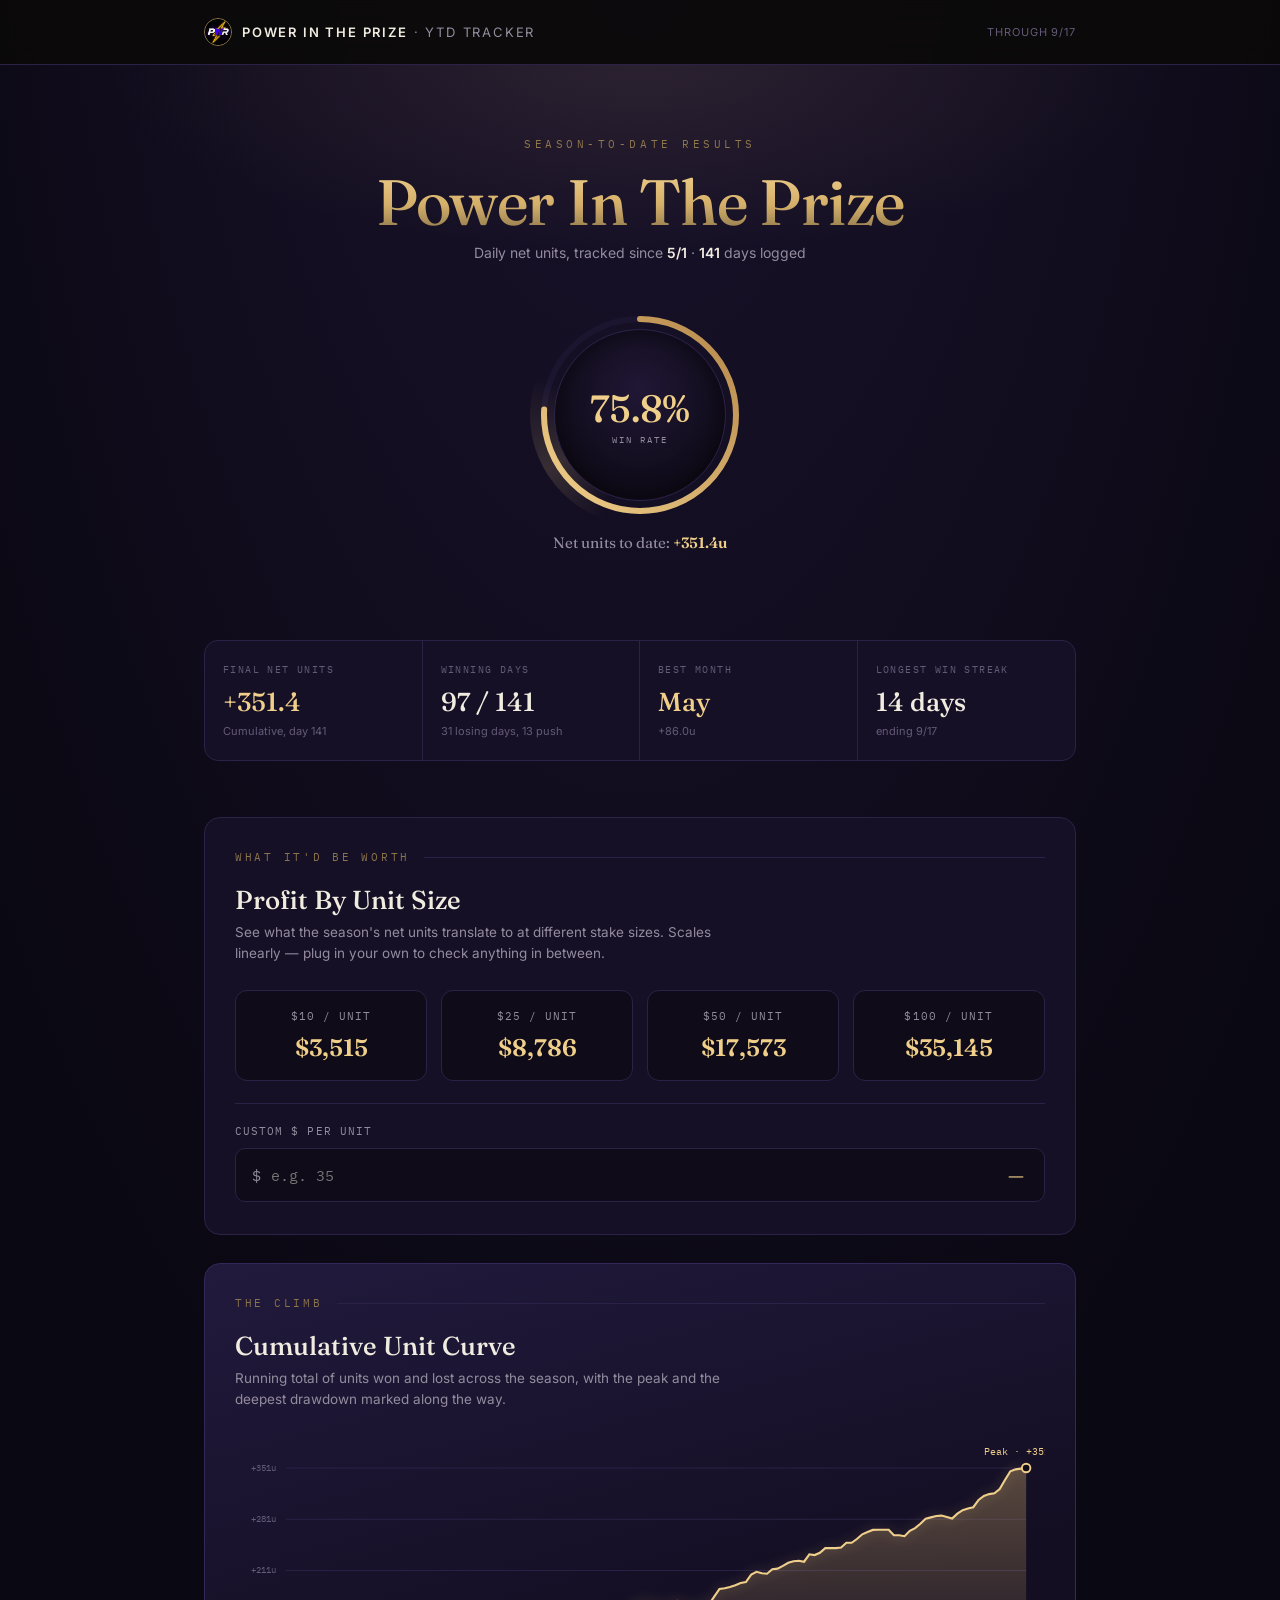
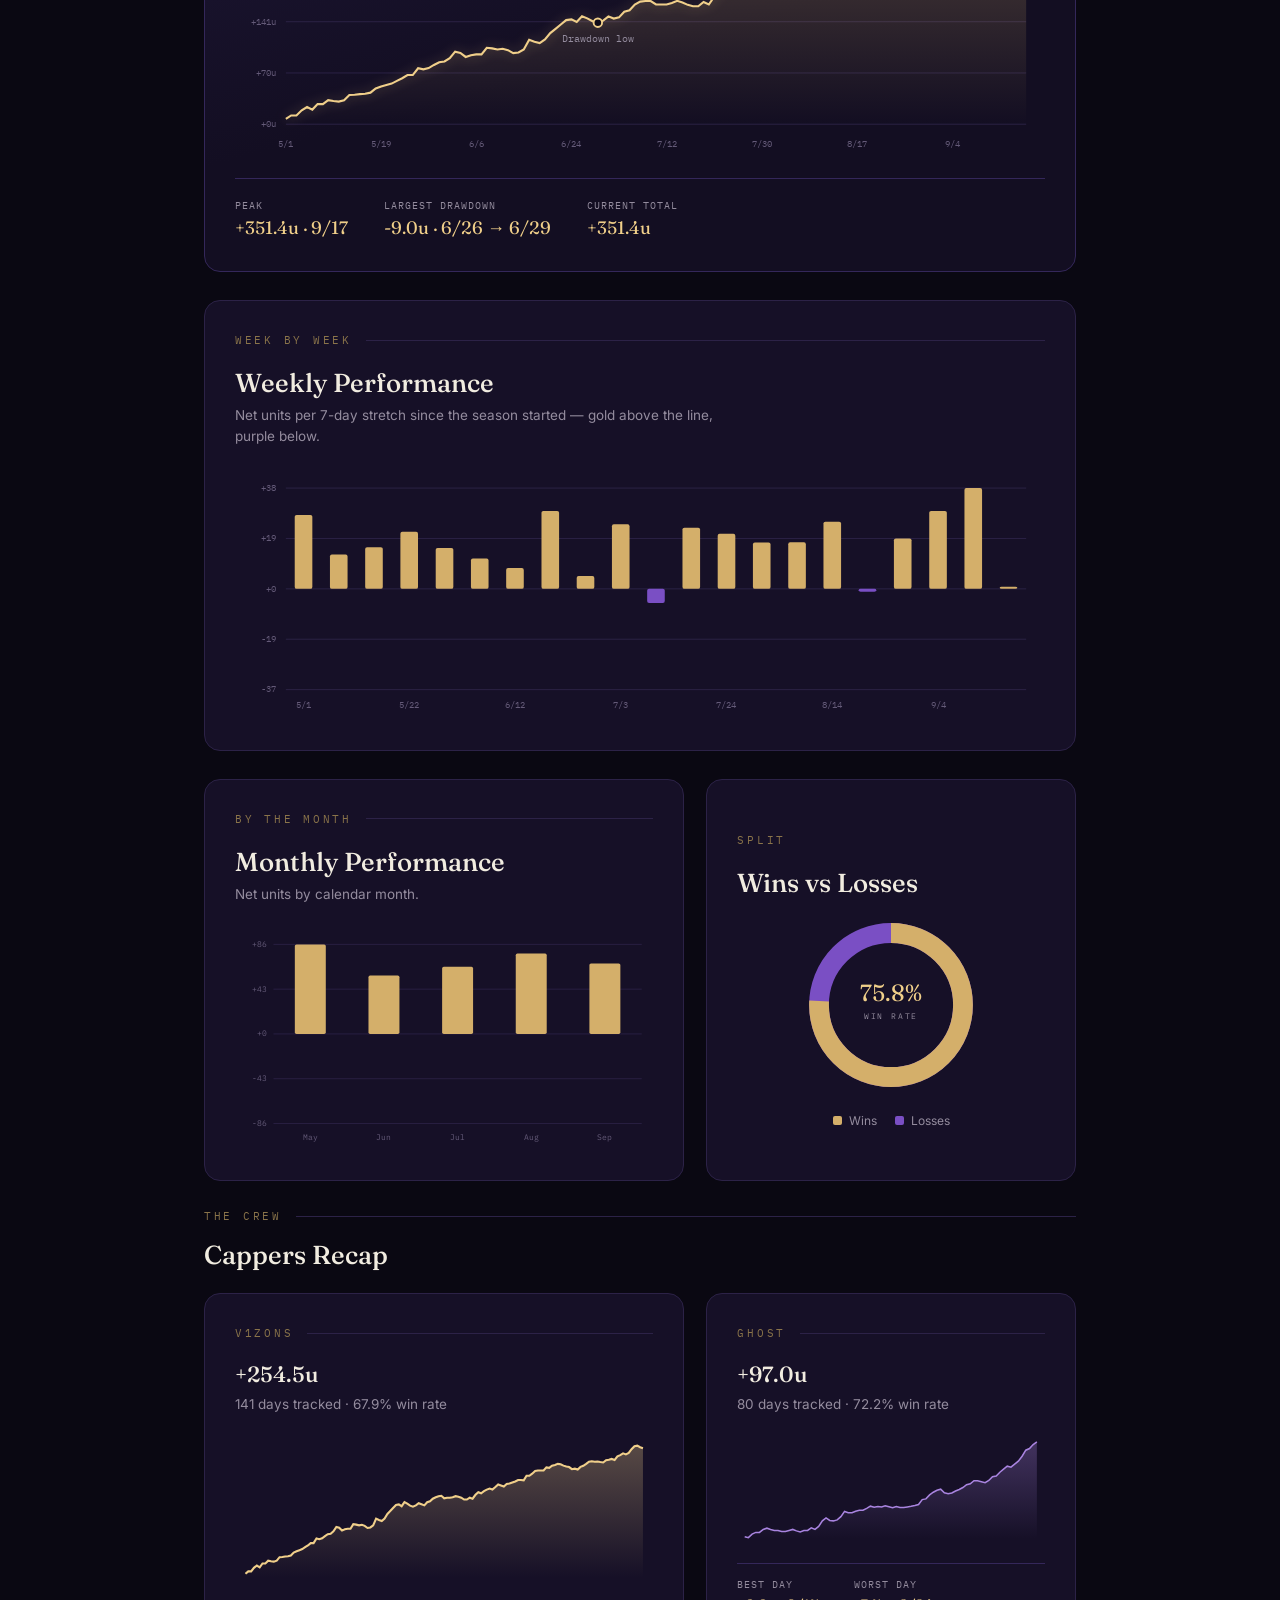
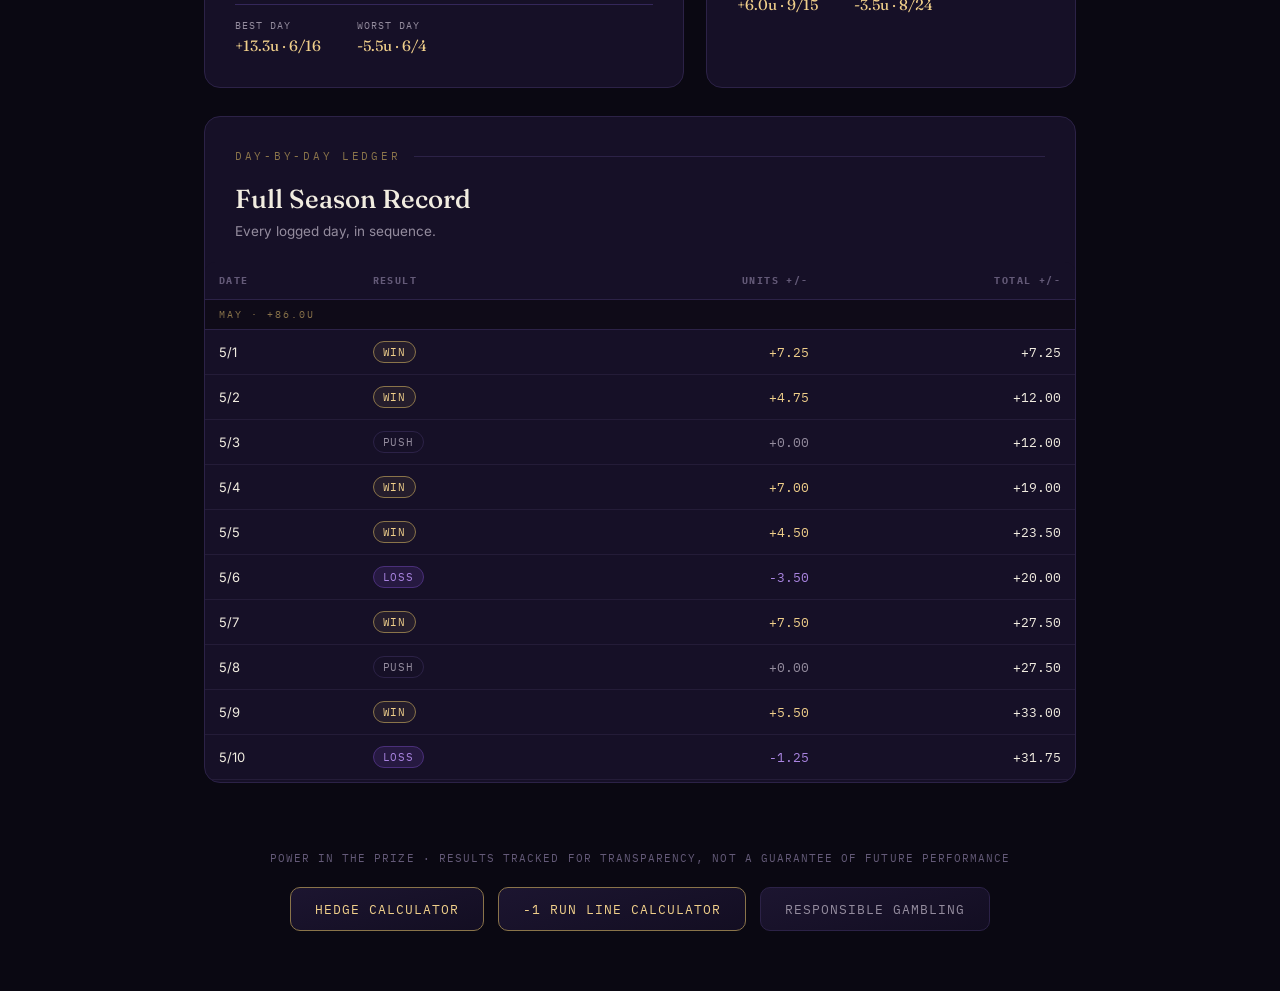
==== commit 80ede5a3: "Update index.html" ====
--- a/index.html
+++ b/index.html
@@ -491,7 +491,8 @@
     {d:"8/17",m:8,v1:4.25,g:1},  {d:"8/18",m:8,v1:1.5,g:5},  {d:"8/19",m:8,v1:2.25,g:0.75},  {d:"8/20",m:8,v1:-1,g:4},  {d:"8/21",m:8,v1:-2.5,g:2.65},  {d:"8/22",m:8,v1:-2,g:2},  {d:"8/23",m:8,v1:-1,g:1},  {d:"8/24",m:8,v1:-4,g:-3.5},
     {d:"8/25",m:8,v1:1,g:-1},  {d:"8/26",m:8,v1:-2,g:0.75},  {d:"8/27",m:8,v1:5.5,g:2},  {d:"8/28",m:8,v1:2,g:1.5},  {d:"8/29",m:8,v1:4,g:2},  {d:"8/30",m:8,v1:4.25,g:2.75},  {d:"8/31",m:8,v1:0.75,g:1},
     {d:"9/1",m:9,v1:-1,g:3},  {d:"9/2",m:9,v1:0.5,g:0},  {d:"9/3",m:9,v1:-1,g:-1},  {d:"9/4",m:9,v1:-1,g:-1},  {d:"9/5",m:9,v1:4.5,g:2.25},  {d:"9/6",m:9,v1:1,g:3.75},  {d:"9/7",m:9,v1:1.5,g:0.75},  {d:"9/8",m:9,v1:-2,g:3.75},
-    {d:"9/9",m:9,v1:7,g:3},  {d:"9/10",m:9,v1:2.5,g:3},  {d:"9/11",m:9,v1:3.5,g:-1},  {d:"9/12",m:9,v1:-2,g:3},  {d:"9/13",m:9,v1:2.75,g:3},  {d:"9/14",m:9,v1:7.5,g:5},  {d:"9/15",m:9,v1:6,g:6},
+    {d:"9/9",m:9,v1:7,g:3},  {d:"9/10",m:9,v1:2.5,g:3},  {d:"9/11",m:9,v1:3.5,g:-1},  {d:"9/12",m:9,v1:-2,g:3},  {d:"9/13",m:9,v1:2.75,g:3},  {d:"9/14",m:9,v1:7.5,g:5},  {d:"9/15",m:9,v1:6,g:6},  {d:"9/16",m:9,v1:1,g:1.75},
+    {d:"9/17",m:9,v1:-3,g:4},  {d:"9/17",m:9,v1:-2,g:2.75},
 ];
 
 const MONTH_NAMES = {5:"May",6:"June",7:"July",8:"August",9:"September",10:"October",11:"November",12:"December",1:"January",2:"February",3:"March",4:"April"};
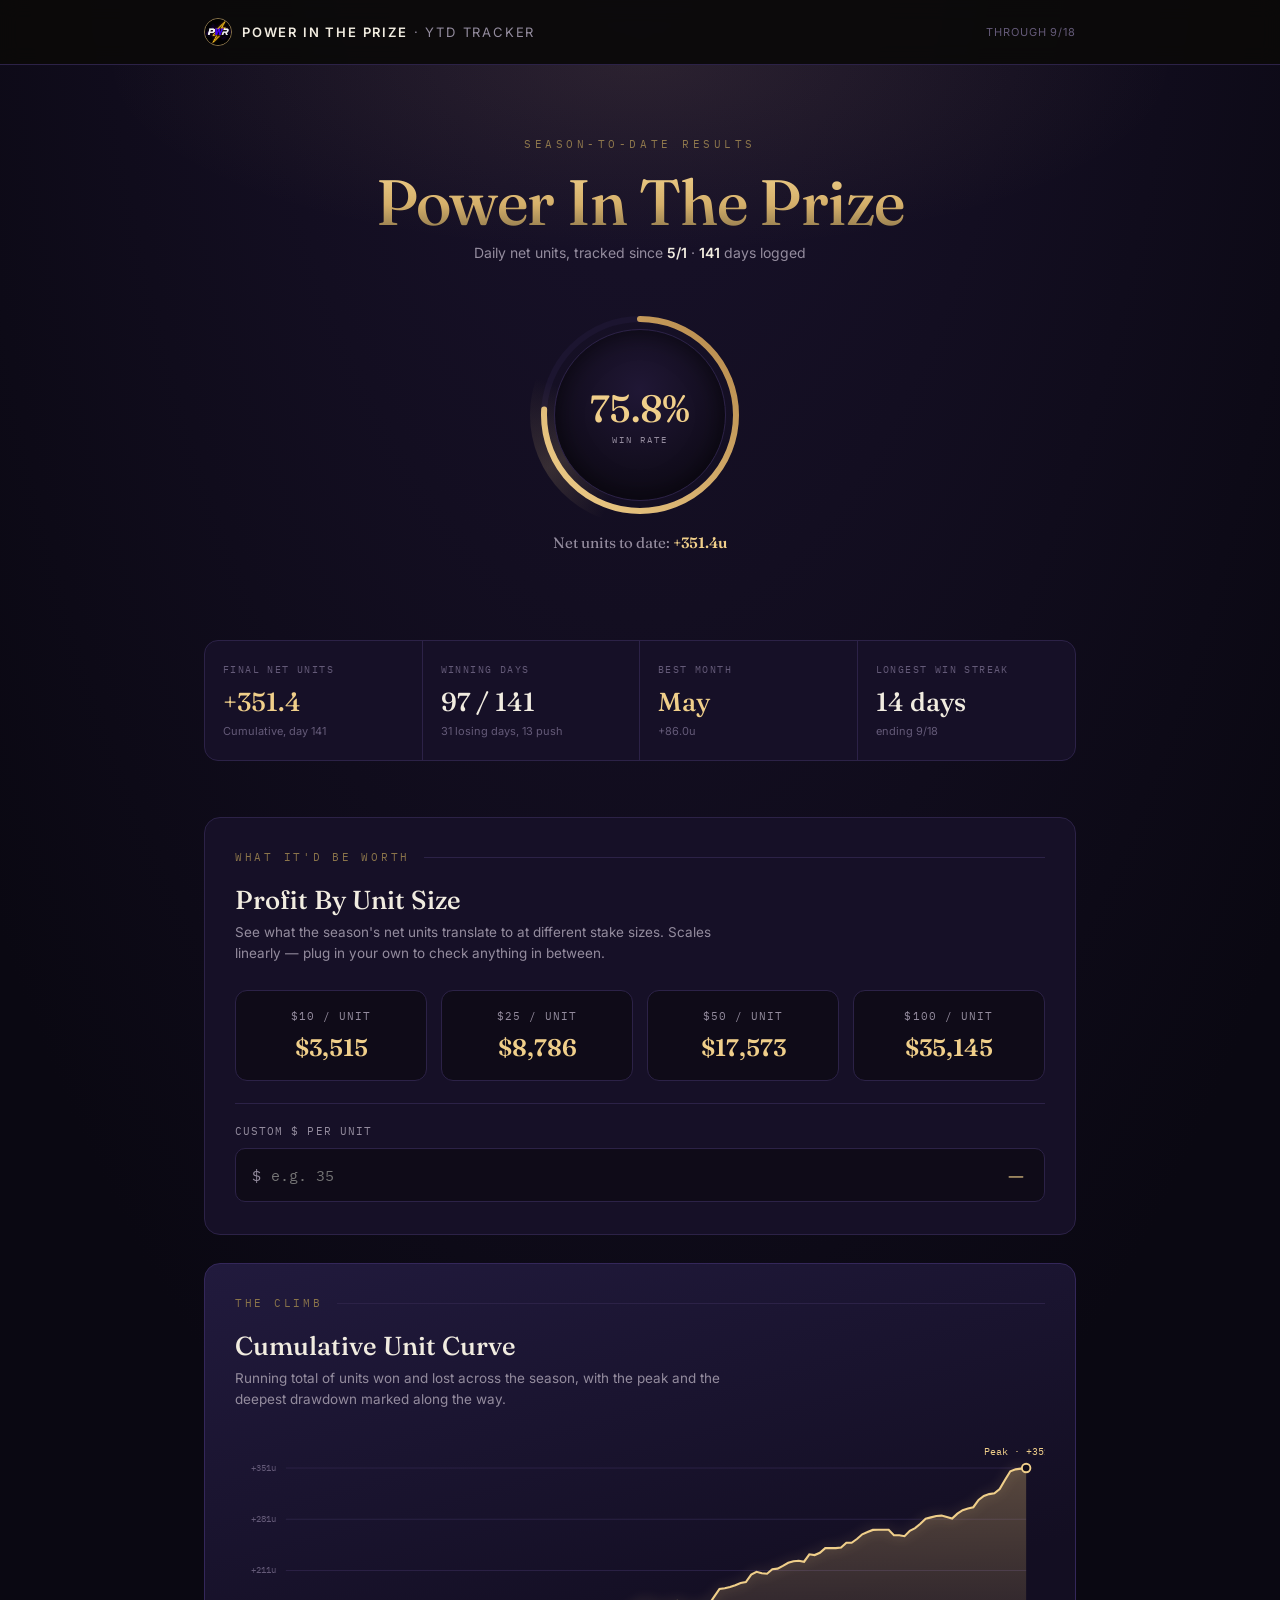
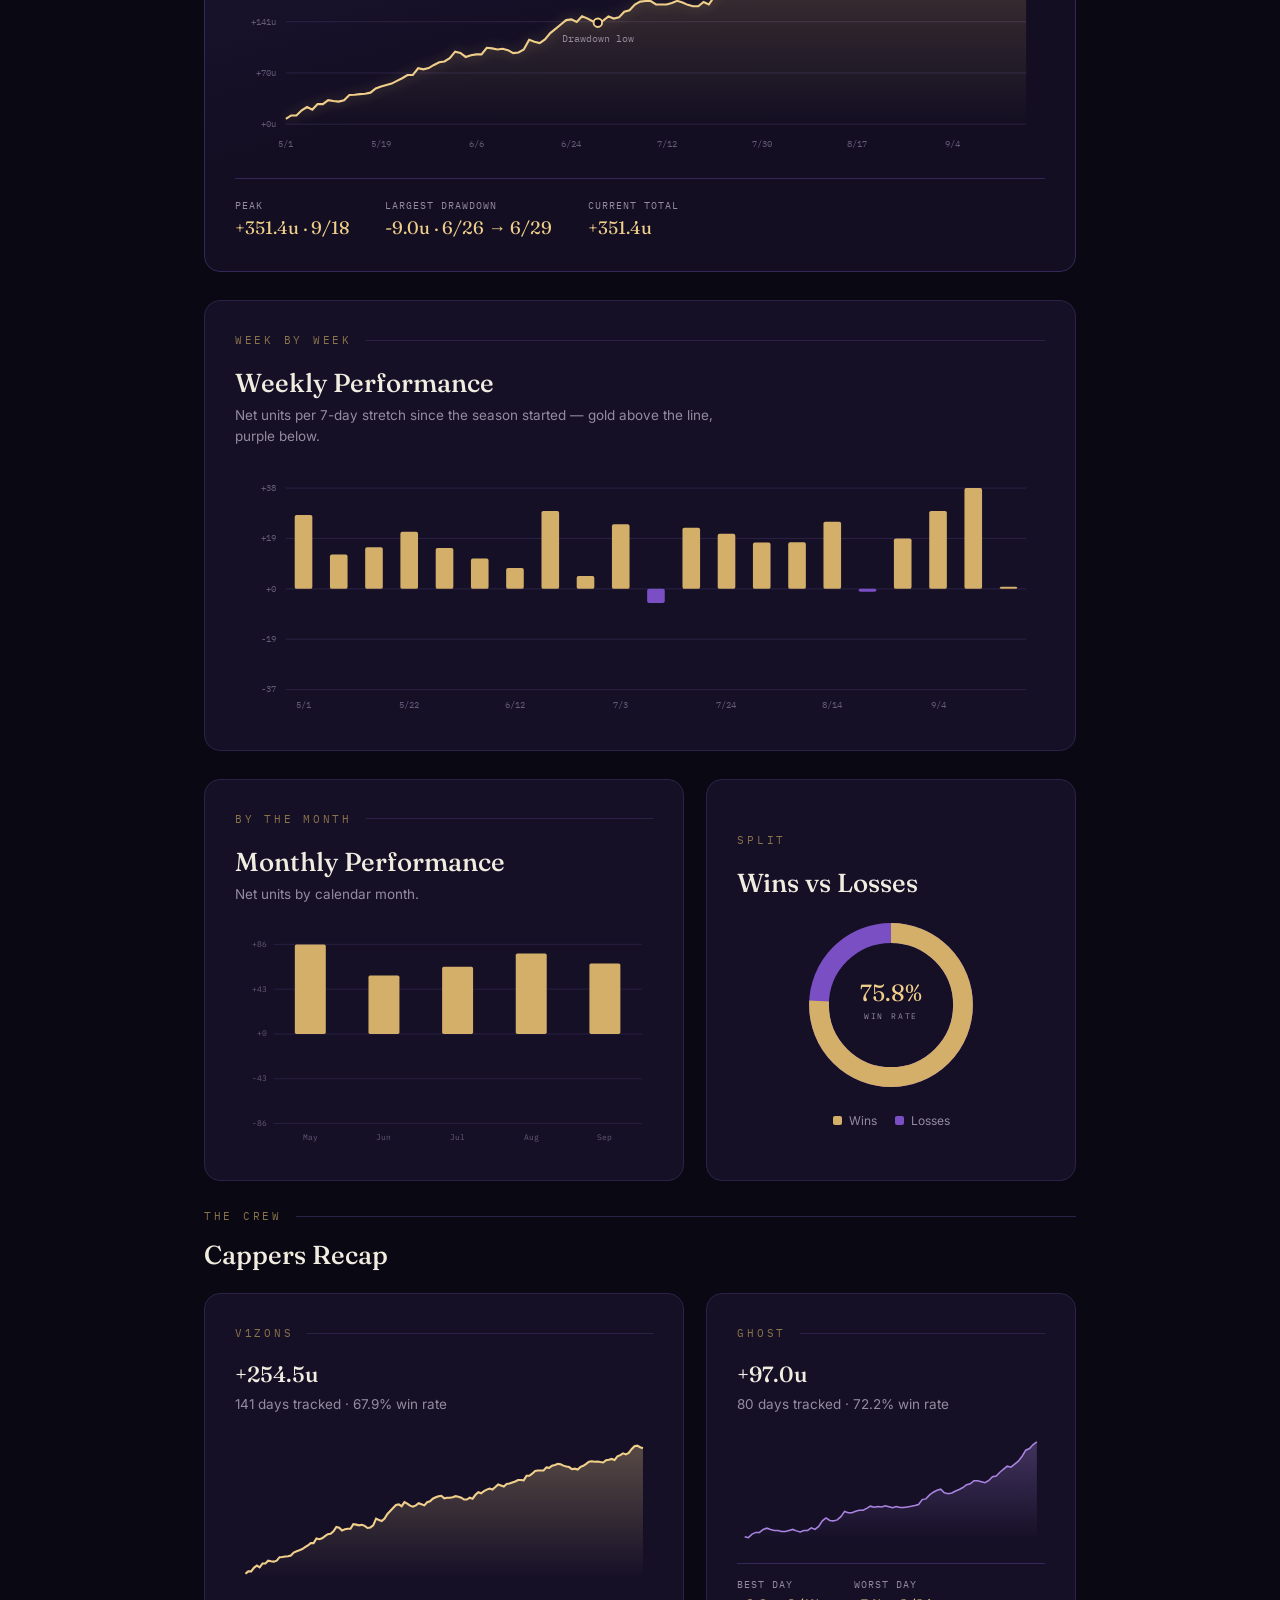
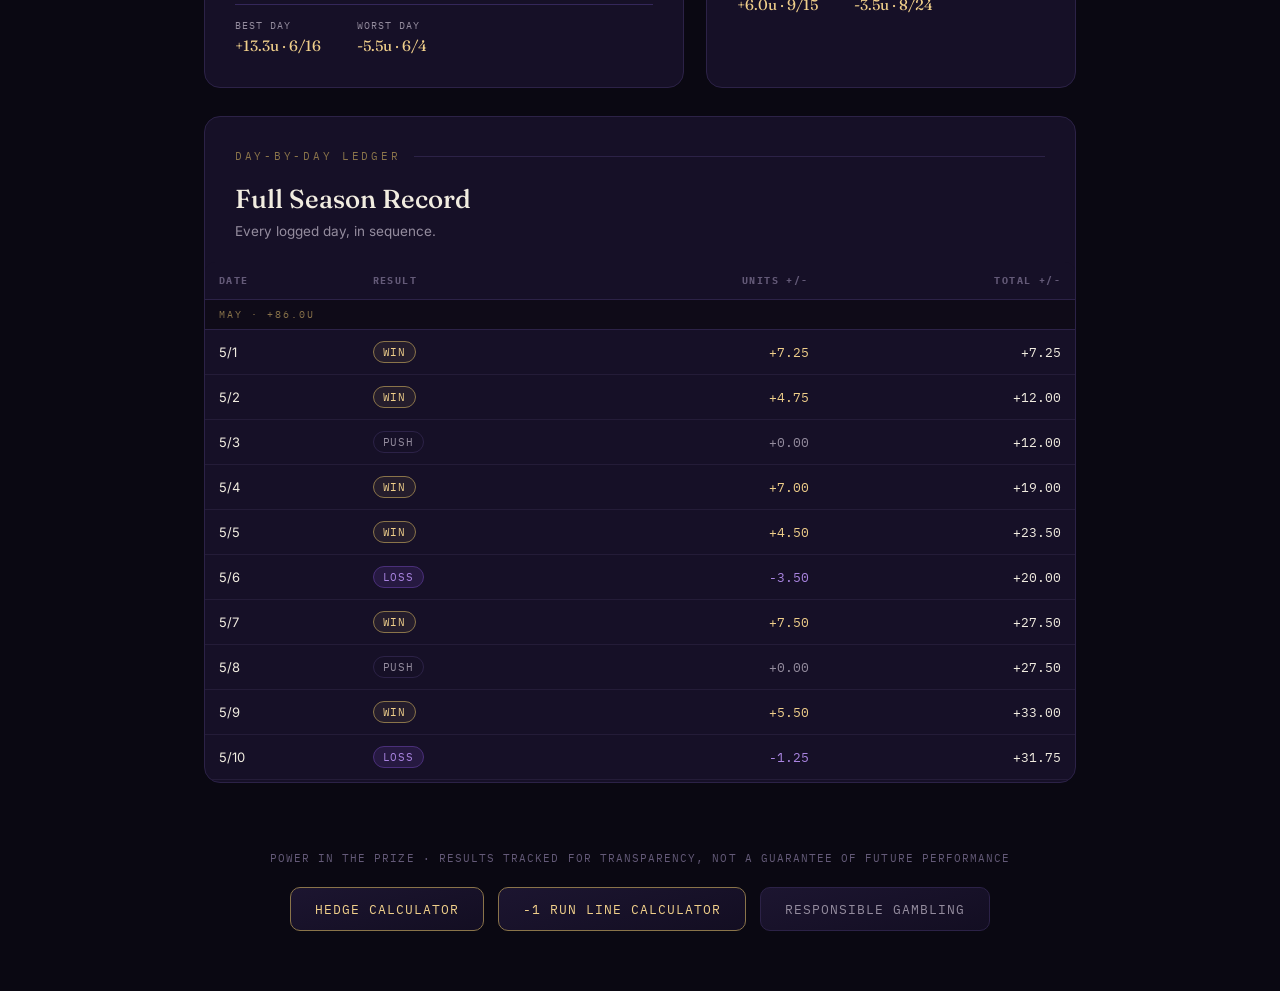
==== commit c7eb1c95: "Update index.html" ====
--- a/index.html
+++ b/index.html
@@ -492,7 +492,7 @@
     {d:"8/25",m:8,v1:1,g:-1},  {d:"8/26",m:8,v1:-2,g:0.75},  {d:"8/27",m:8,v1:5.5,g:2},  {d:"8/28",m:8,v1:2,g:1.5},  {d:"8/29",m:8,v1:4,g:2},  {d:"8/30",m:8,v1:4.25,g:2.75},  {d:"8/31",m:8,v1:0.75,g:1},
     {d:"9/1",m:9,v1:-1,g:3},  {d:"9/2",m:9,v1:0.5,g:0},  {d:"9/3",m:9,v1:-1,g:-1},  {d:"9/4",m:9,v1:-1,g:-1},  {d:"9/5",m:9,v1:4.5,g:2.25},  {d:"9/6",m:9,v1:1,g:3.75},  {d:"9/7",m:9,v1:1.5,g:0.75},  {d:"9/8",m:9,v1:-2,g:3.75},
     {d:"9/9",m:9,v1:7,g:3},  {d:"9/10",m:9,v1:2.5,g:3},  {d:"9/11",m:9,v1:3.5,g:-1},  {d:"9/12",m:9,v1:-2,g:3},  {d:"9/13",m:9,v1:2.75,g:3},  {d:"9/14",m:9,v1:7.5,g:5},  {d:"9/15",m:9,v1:6,g:6},  {d:"9/16",m:9,v1:1,g:1.75},
-    {d:"9/17",m:9,v1:-3,g:4},  {d:"9/17",m:9,v1:-2,g:2.75},
+    {d:"9/17",m:9,v1:-3,g:4},{d:"9/18",m:9,v1:-2,g:2.75},
 ];
 
 const MONTH_NAMES = {5:"May",6:"June",7:"July",8:"August",9:"September",10:"October",11:"November",12:"December",1:"January",2:"February",3:"March",4:"April"};
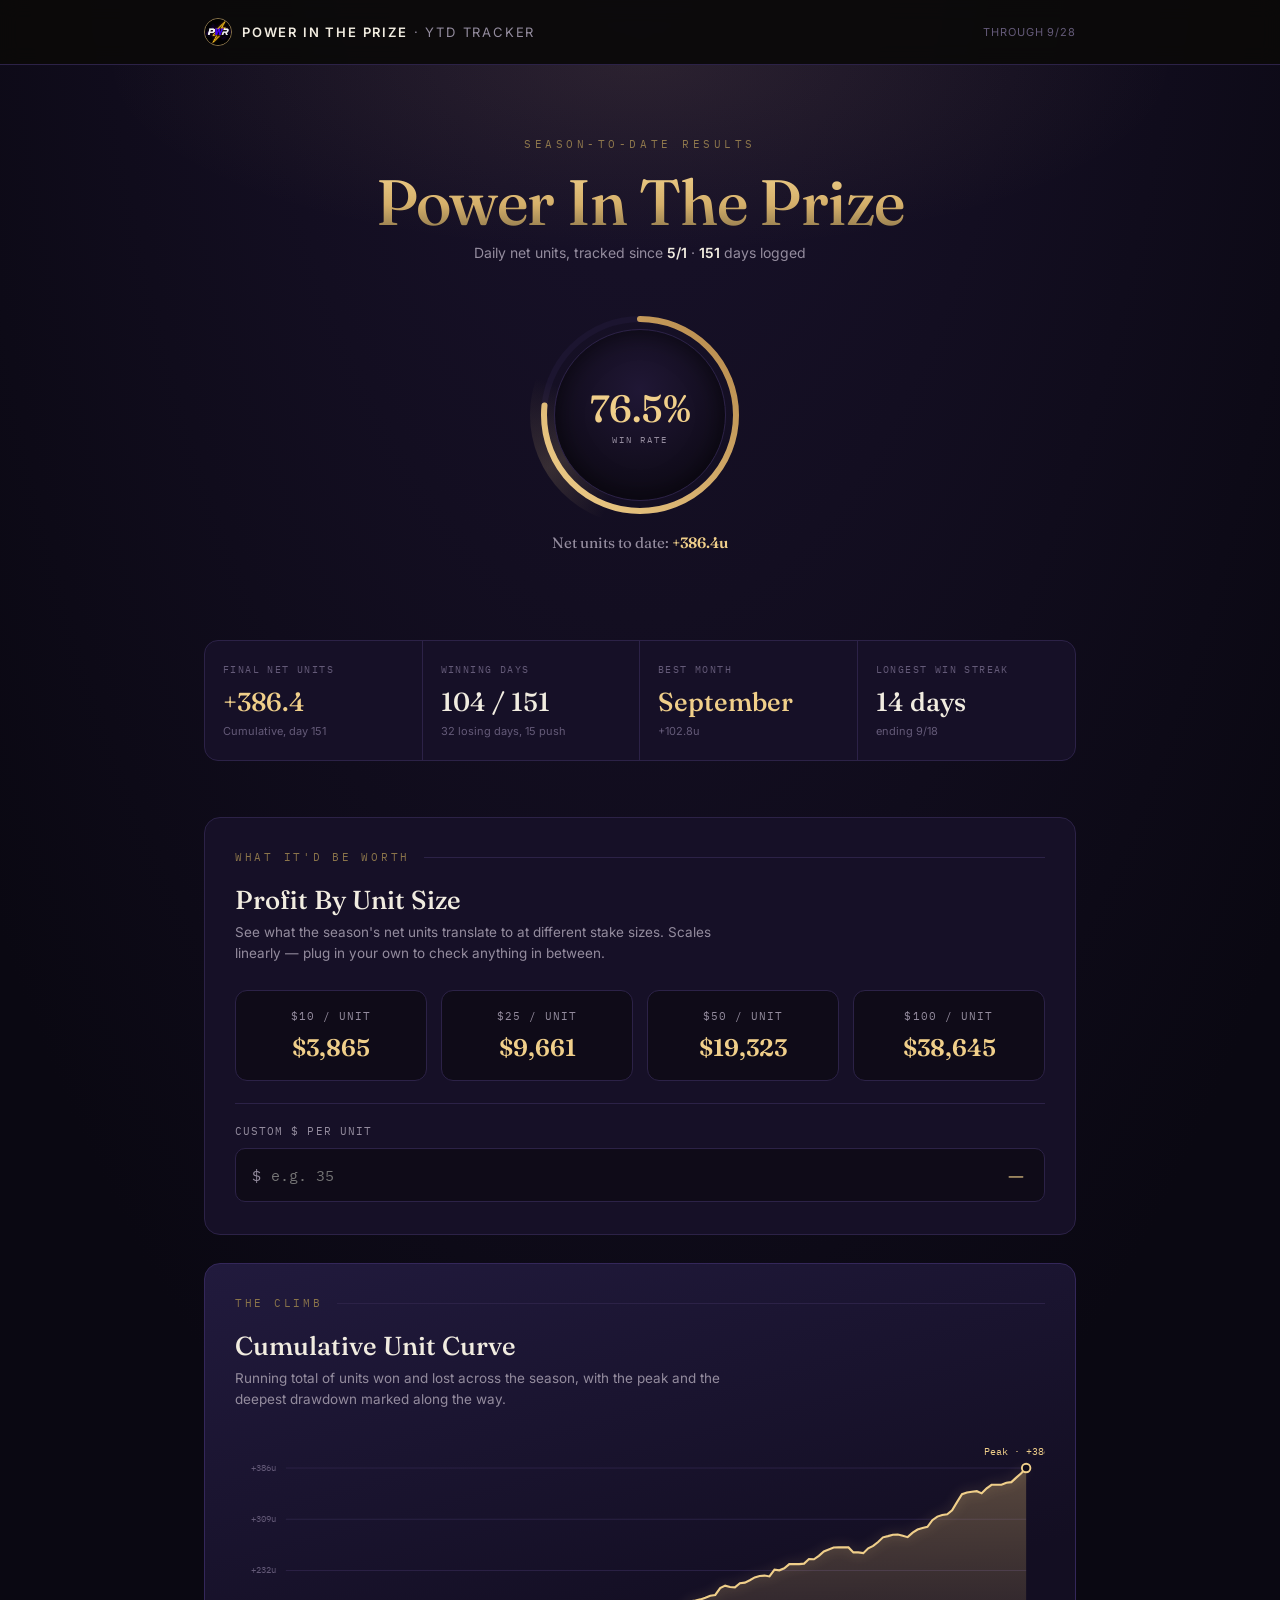
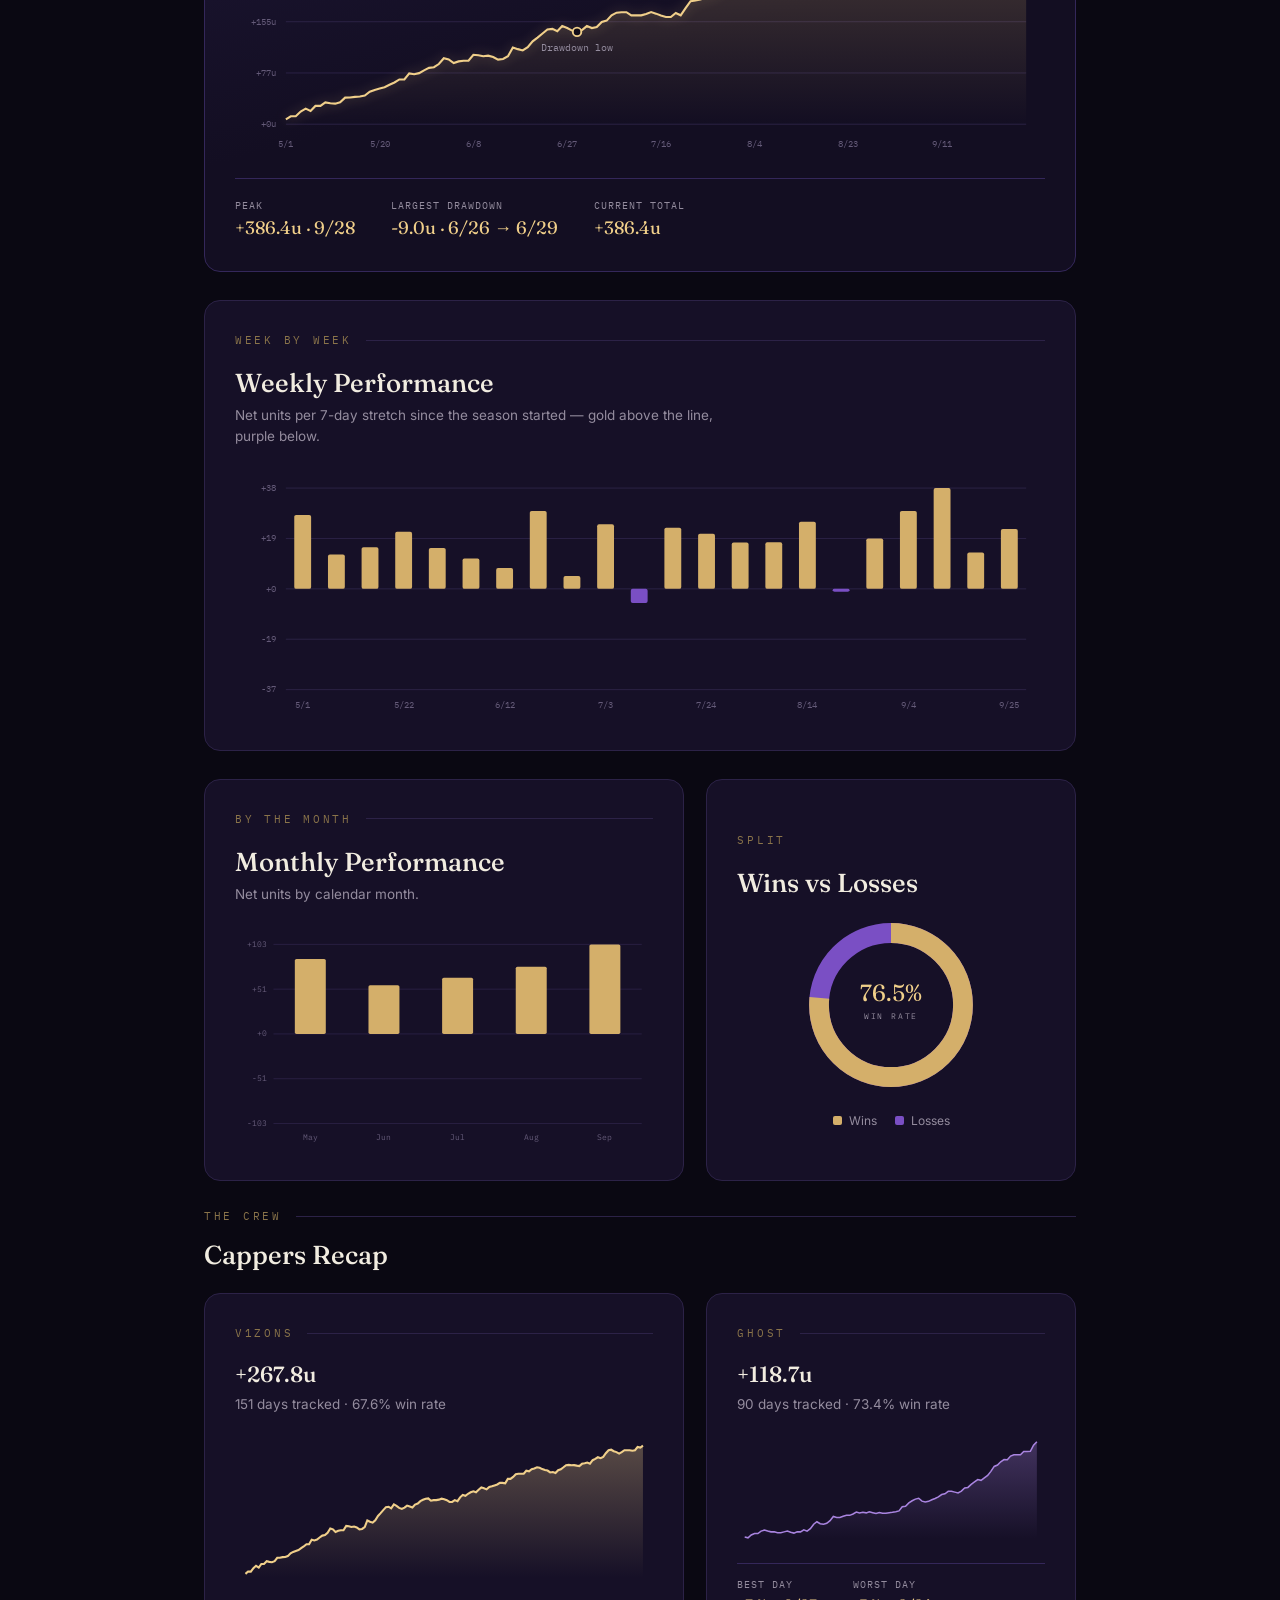
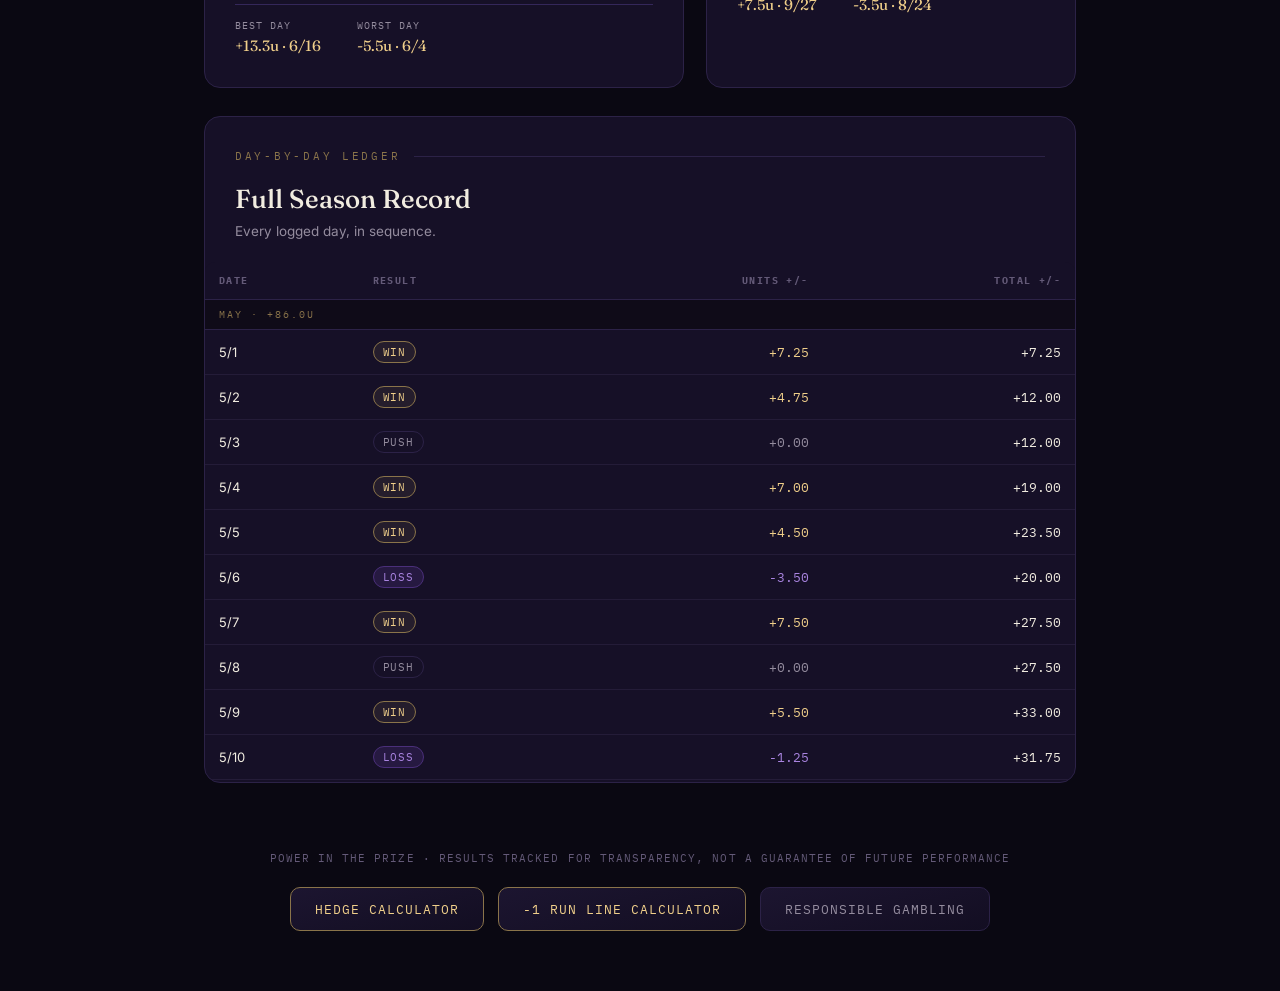
==== commit 09f47ea5: "Update index.html" ====
--- a/index.html
+++ b/index.html
@@ -492,7 +492,8 @@
     {d:"8/25",m:8,v1:1,g:-1},  {d:"8/26",m:8,v1:-2,g:0.75},  {d:"8/27",m:8,v1:5.5,g:2},  {d:"8/28",m:8,v1:2,g:1.5},  {d:"8/29",m:8,v1:4,g:2},  {d:"8/30",m:8,v1:4.25,g:2.75},  {d:"8/31",m:8,v1:0.75,g:1},
     {d:"9/1",m:9,v1:-1,g:3},  {d:"9/2",m:9,v1:0.5,g:0},  {d:"9/3",m:9,v1:-1,g:-1},  {d:"9/4",m:9,v1:-1,g:-1},  {d:"9/5",m:9,v1:4.5,g:2.25},  {d:"9/6",m:9,v1:1,g:3.75},  {d:"9/7",m:9,v1:1.5,g:0.75},  {d:"9/8",m:9,v1:-2,g:3.75},
     {d:"9/9",m:9,v1:7,g:3},  {d:"9/10",m:9,v1:2.5,g:3},  {d:"9/11",m:9,v1:3.5,g:-1},  {d:"9/12",m:9,v1:-2,g:3},  {d:"9/13",m:9,v1:2.75,g:3},  {d:"9/14",m:9,v1:7.5,g:5},  {d:"9/15",m:9,v1:6,g:6},  {d:"9/16",m:9,v1:1,g:1.75},
-    {d:"9/17",m:9,v1:-3,g:4},{d:"9/18",m:9,v1:-2,g:2.75},
+    {d:"9/17",m:9,v1:-3,g:4},{d:"9/18",m:9,v1:-2,g:2.75},{d:"9/19",m:9,v1:-3,g:-0.25},{d:"9/20",m:9,v1:3,g:4.5},{d:"9/21",m:9,v1:4,g:1.5},{d:"9/22",m:9,v1:0,g:0},{d:"9/23",m:9,v1:0,g:0},{d:"9/24",m:9,v1:-1,g:4},{d:"9/25",m:9,v1:1,g:0},
+  {d:"9/26",m:9,v1:6.5,g:0.25},{d:"9/27",m:9,v1:-1,g:7.5},{d:"9/28",m:9,v1:3.75,g:4.25},
 ];
 
 const MONTH_NAMES = {5:"May",6:"June",7:"July",8:"August",9:"September",10:"October",11:"November",12:"December",1:"January",2:"February",3:"March",4:"April"};
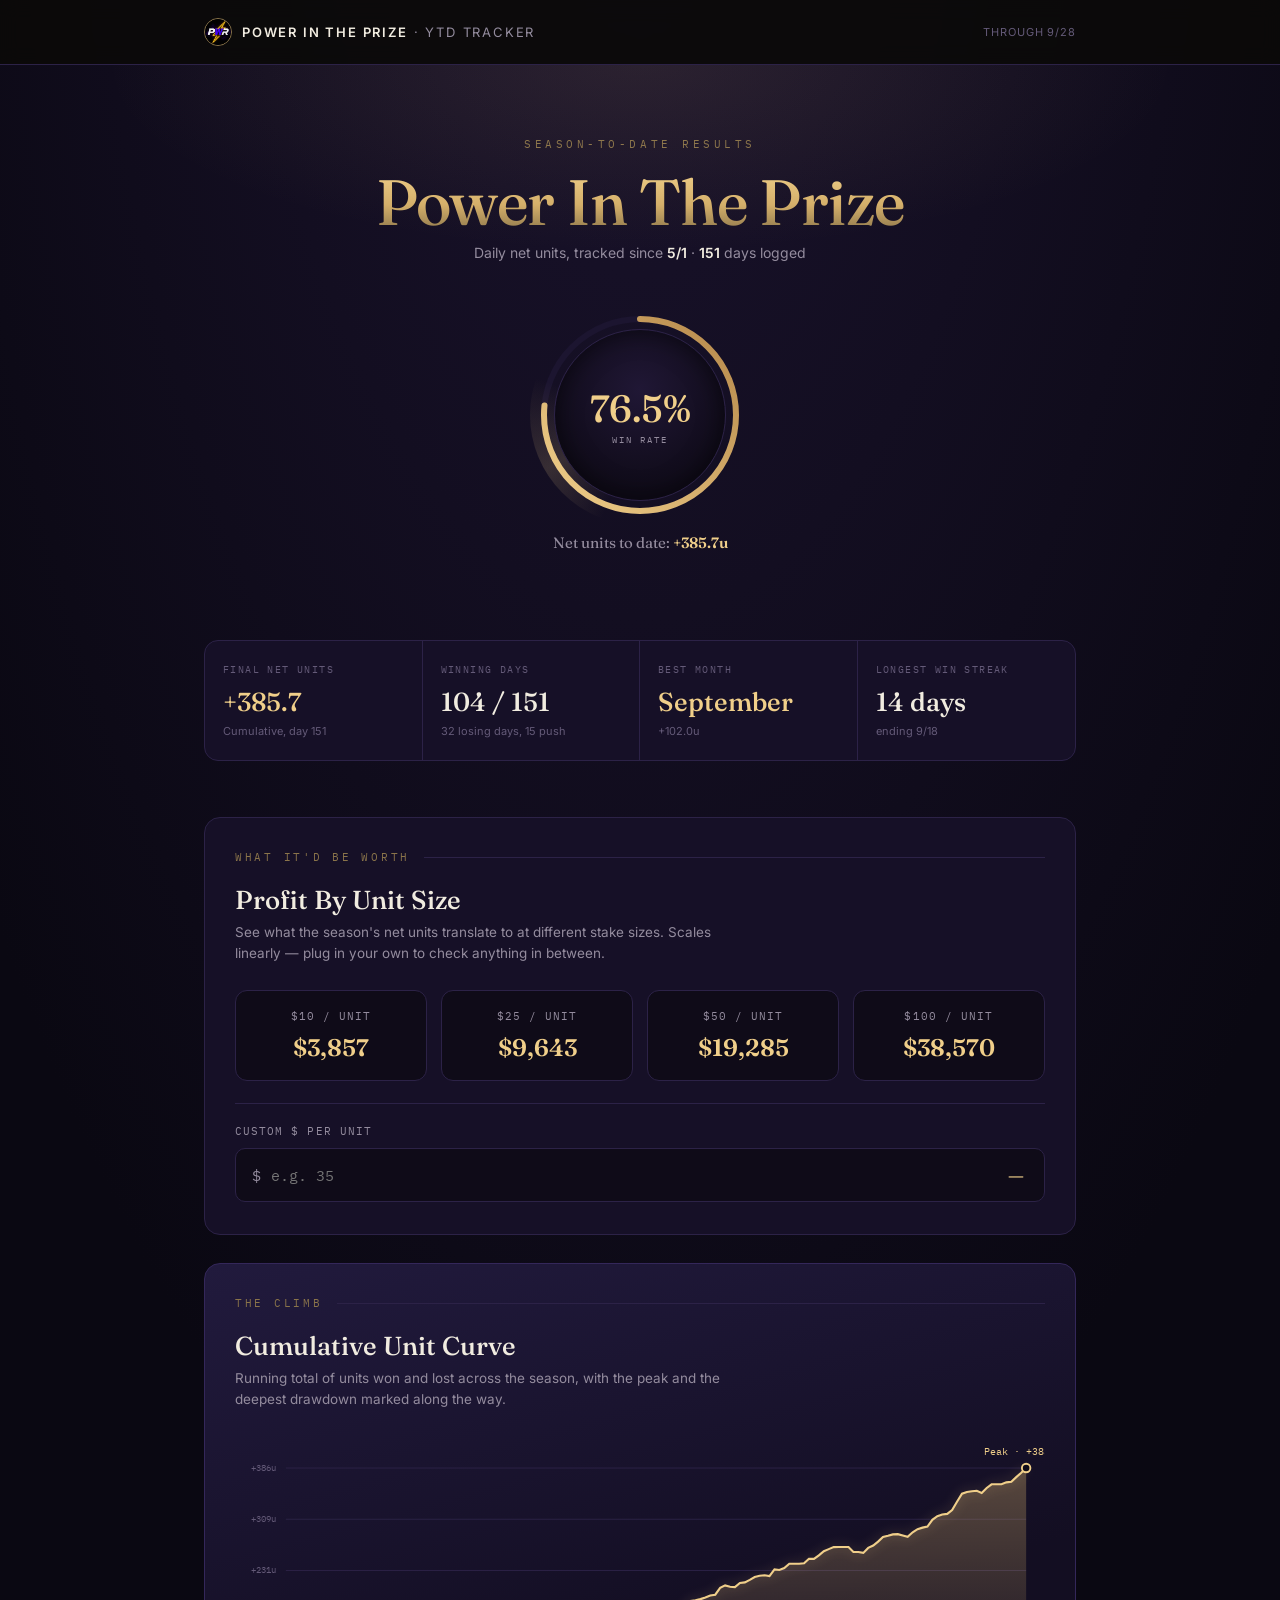
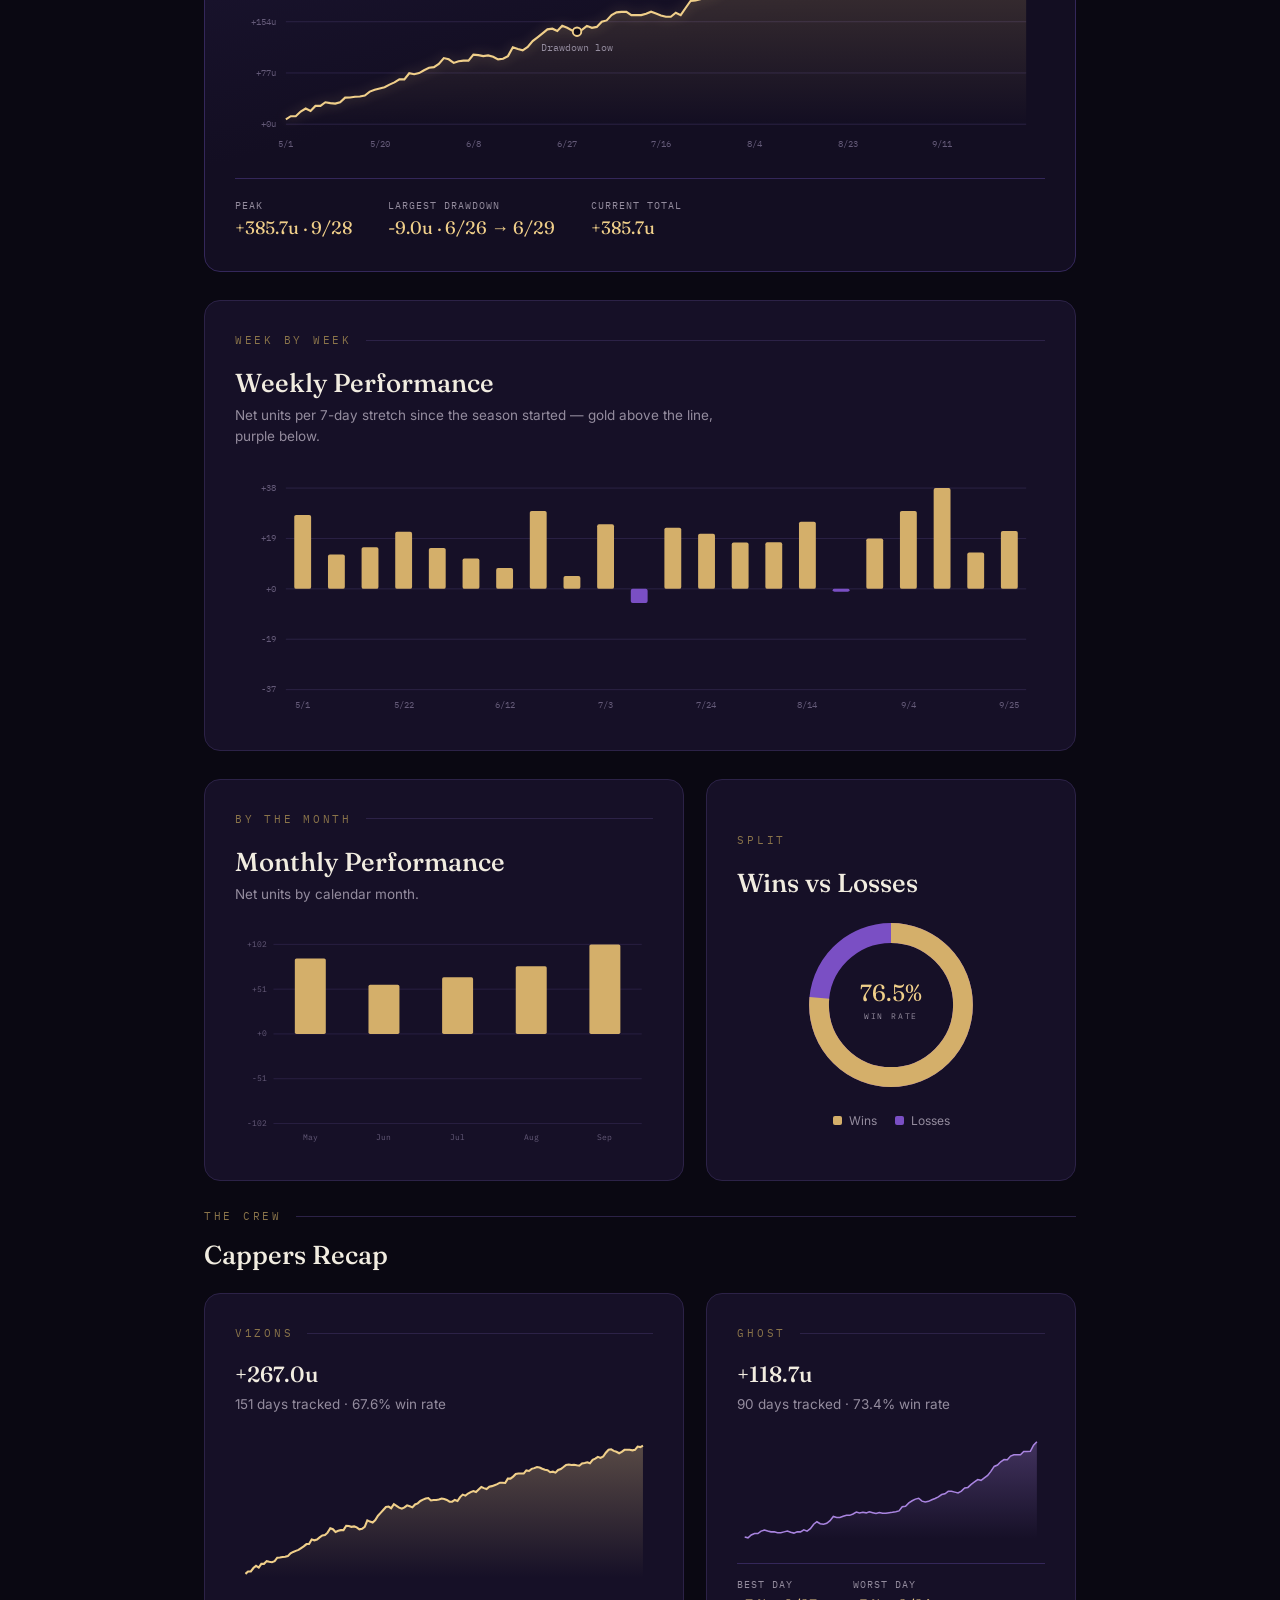
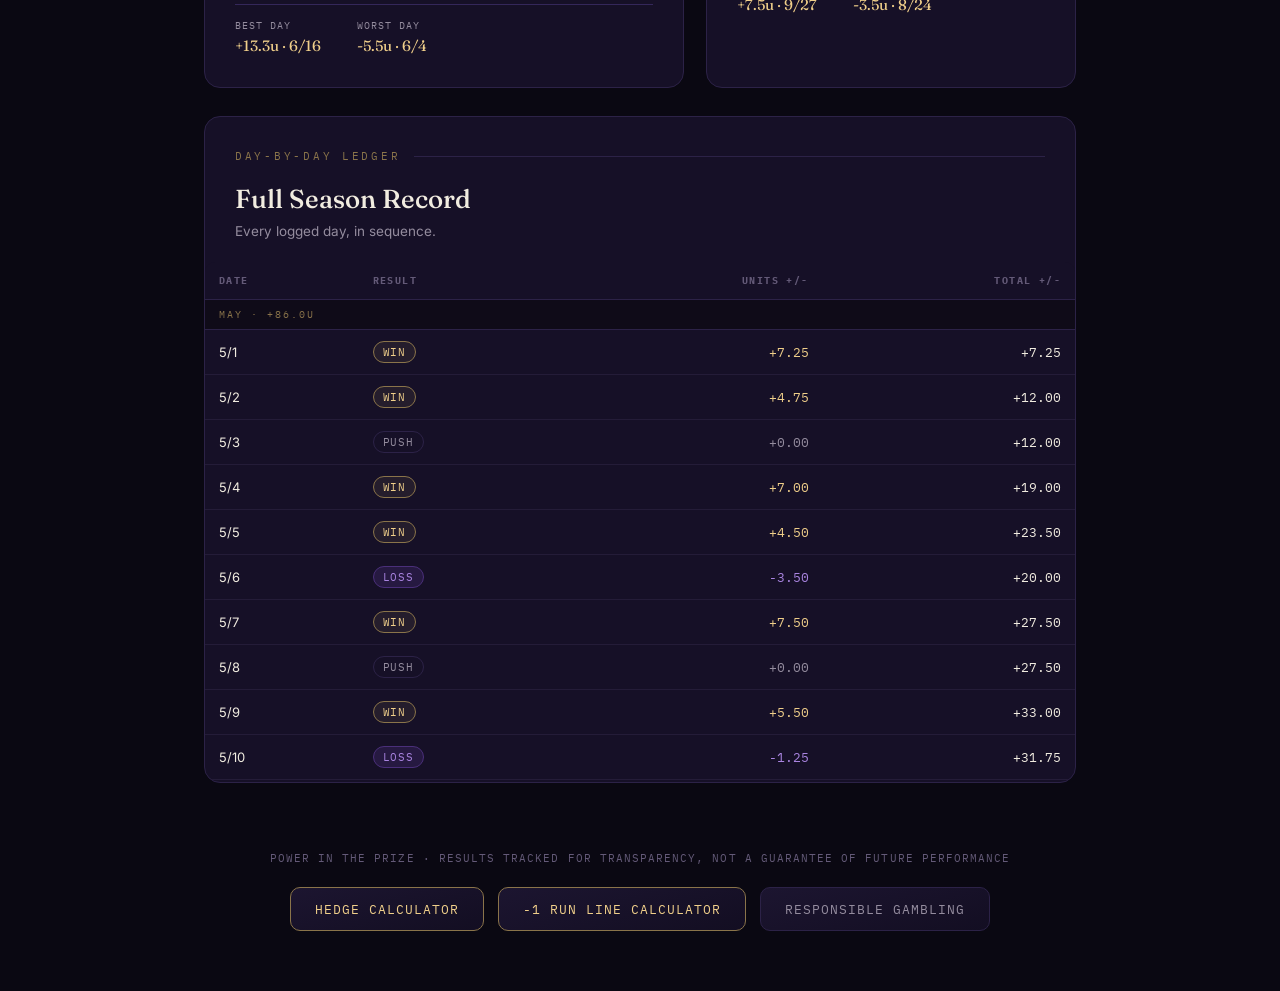
==== commit 285415bf: "Update index.html" ====
--- a/index.html
+++ b/index.html
@@ -493,7 +493,7 @@
     {d:"9/1",m:9,v1:-1,g:3},  {d:"9/2",m:9,v1:0.5,g:0},  {d:"9/3",m:9,v1:-1,g:-1},  {d:"9/4",m:9,v1:-1,g:-1},  {d:"9/5",m:9,v1:4.5,g:2.25},  {d:"9/6",m:9,v1:1,g:3.75},  {d:"9/7",m:9,v1:1.5,g:0.75},  {d:"9/8",m:9,v1:-2,g:3.75},
     {d:"9/9",m:9,v1:7,g:3},  {d:"9/10",m:9,v1:2.5,g:3},  {d:"9/11",m:9,v1:3.5,g:-1},  {d:"9/12",m:9,v1:-2,g:3},  {d:"9/13",m:9,v1:2.75,g:3},  {d:"9/14",m:9,v1:7.5,g:5},  {d:"9/15",m:9,v1:6,g:6},  {d:"9/16",m:9,v1:1,g:1.75},
     {d:"9/17",m:9,v1:-3,g:4},{d:"9/18",m:9,v1:-2,g:2.75},{d:"9/19",m:9,v1:-3,g:-0.25},{d:"9/20",m:9,v1:3,g:4.5},{d:"9/21",m:9,v1:4,g:1.5},{d:"9/22",m:9,v1:0,g:0},{d:"9/23",m:9,v1:0,g:0},{d:"9/24",m:9,v1:-1,g:4},{d:"9/25",m:9,v1:1,g:0},
-  {d:"9/26",m:9,v1:6.5,g:0.25},{d:"9/27",m:9,v1:-1,g:7.5},{d:"9/28",m:9,v1:3.75,g:4.25},
+  {d:"9/26",m:9,v1:6.5,g:0.25},{d:"9/27",m:9,v1:-1,g:7.5},{d:"9/28",m:9,v1:3,g:4.25},
 ];
 
 const MONTH_NAMES = {5:"May",6:"June",7:"July",8:"August",9:"September",10:"October",11:"November",12:"December",1:"January",2:"February",3:"March",4:"April"};
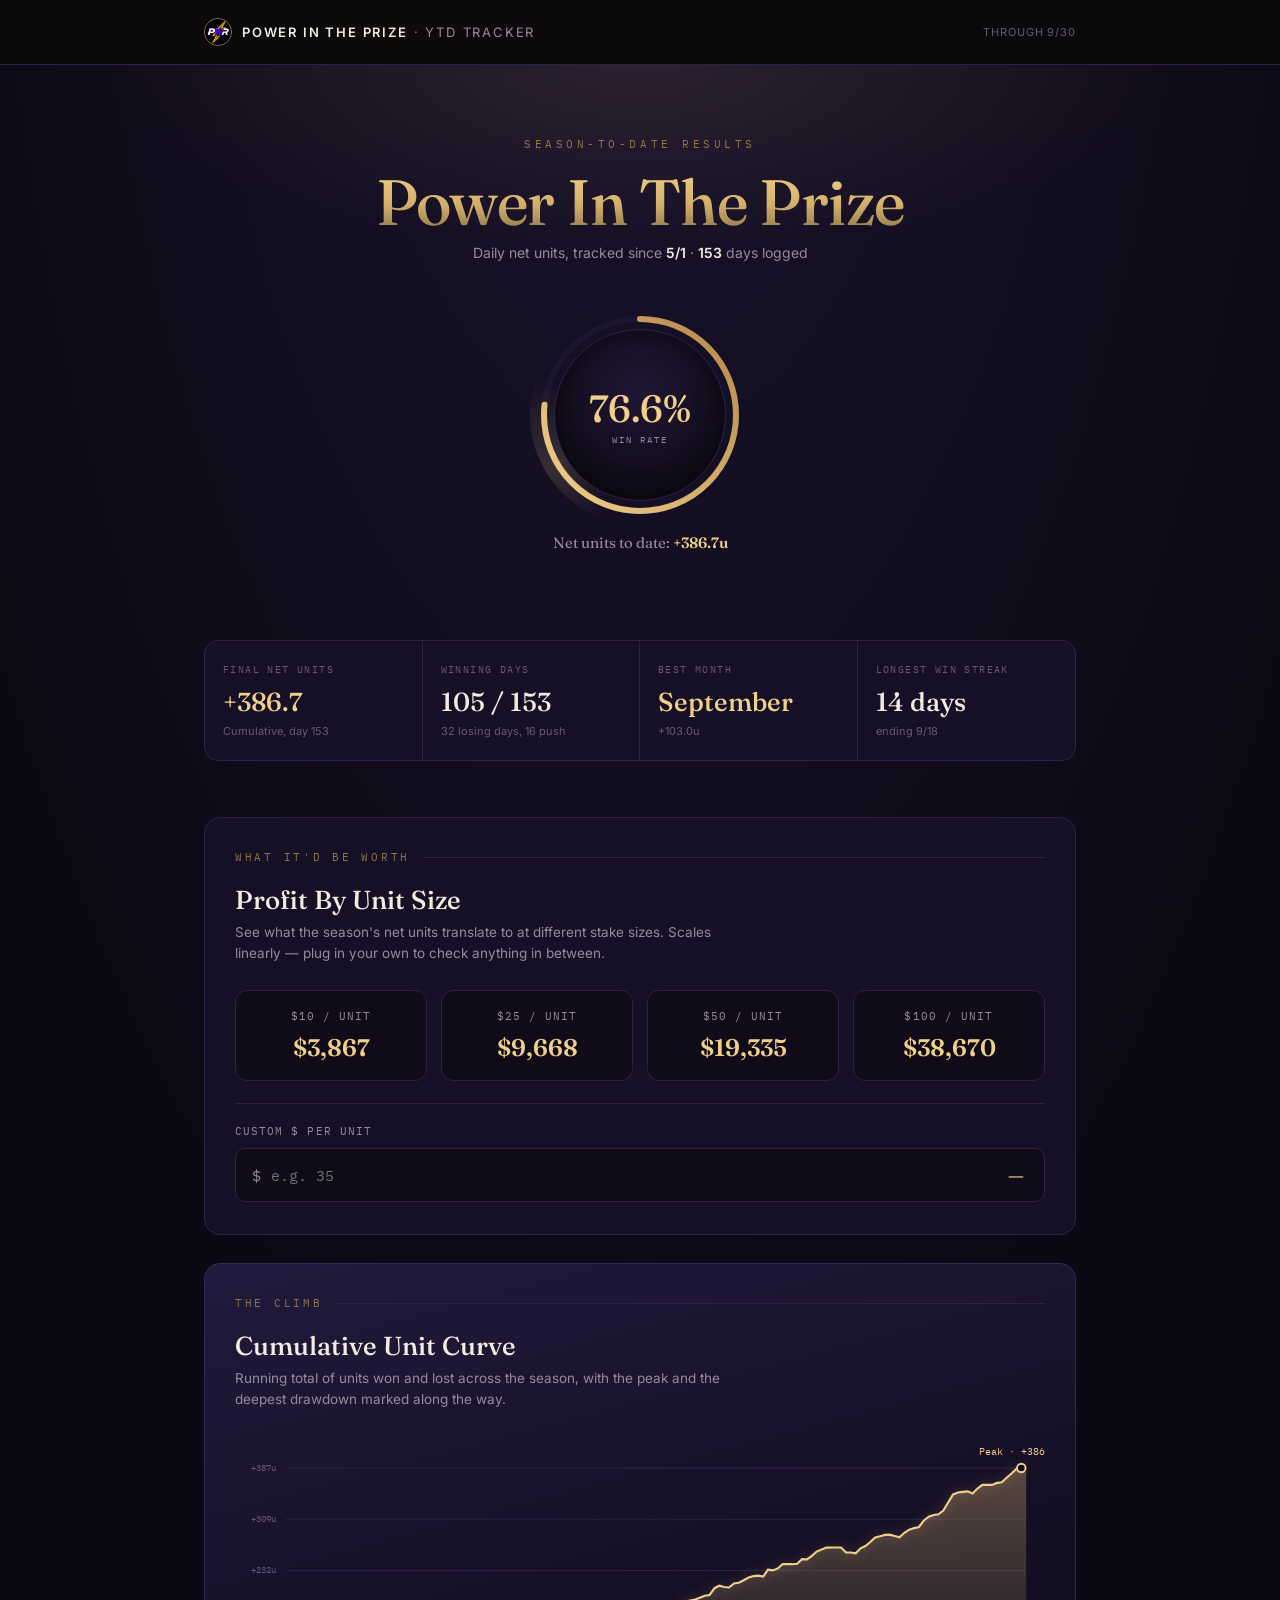
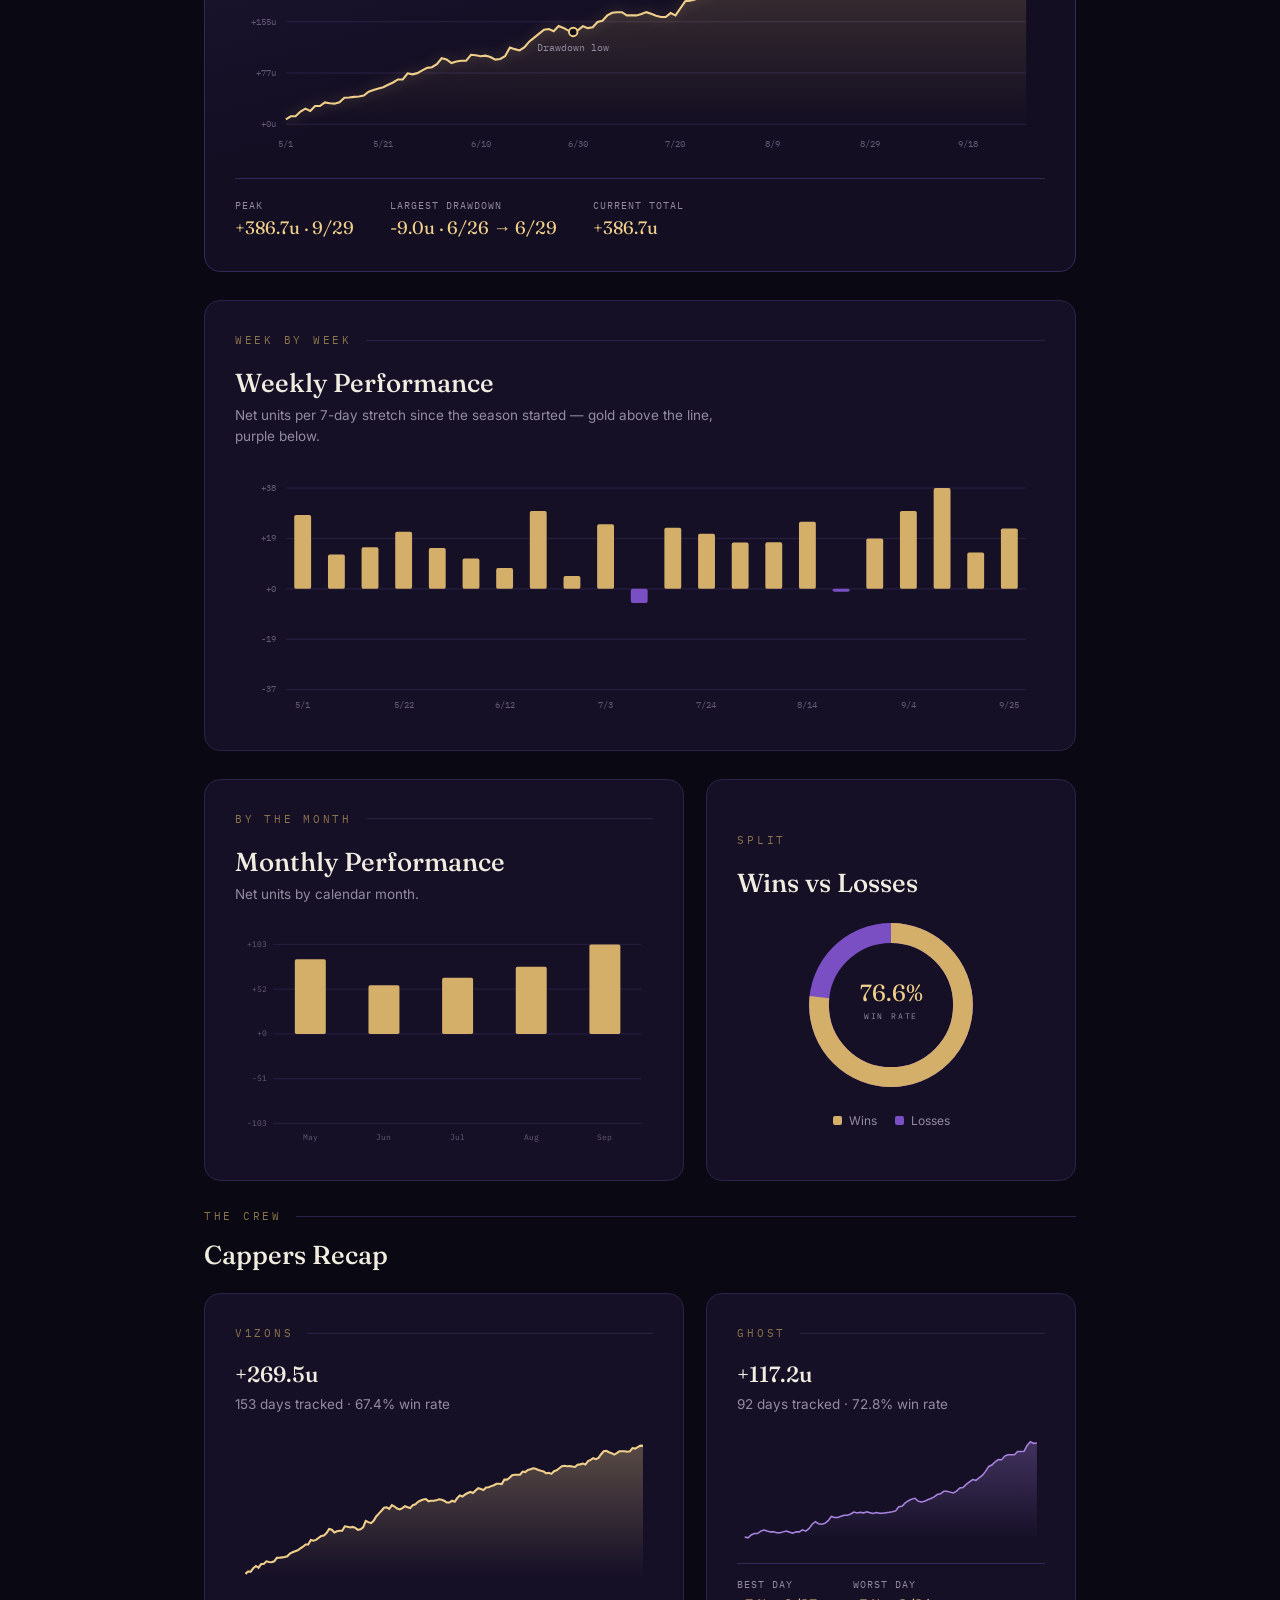
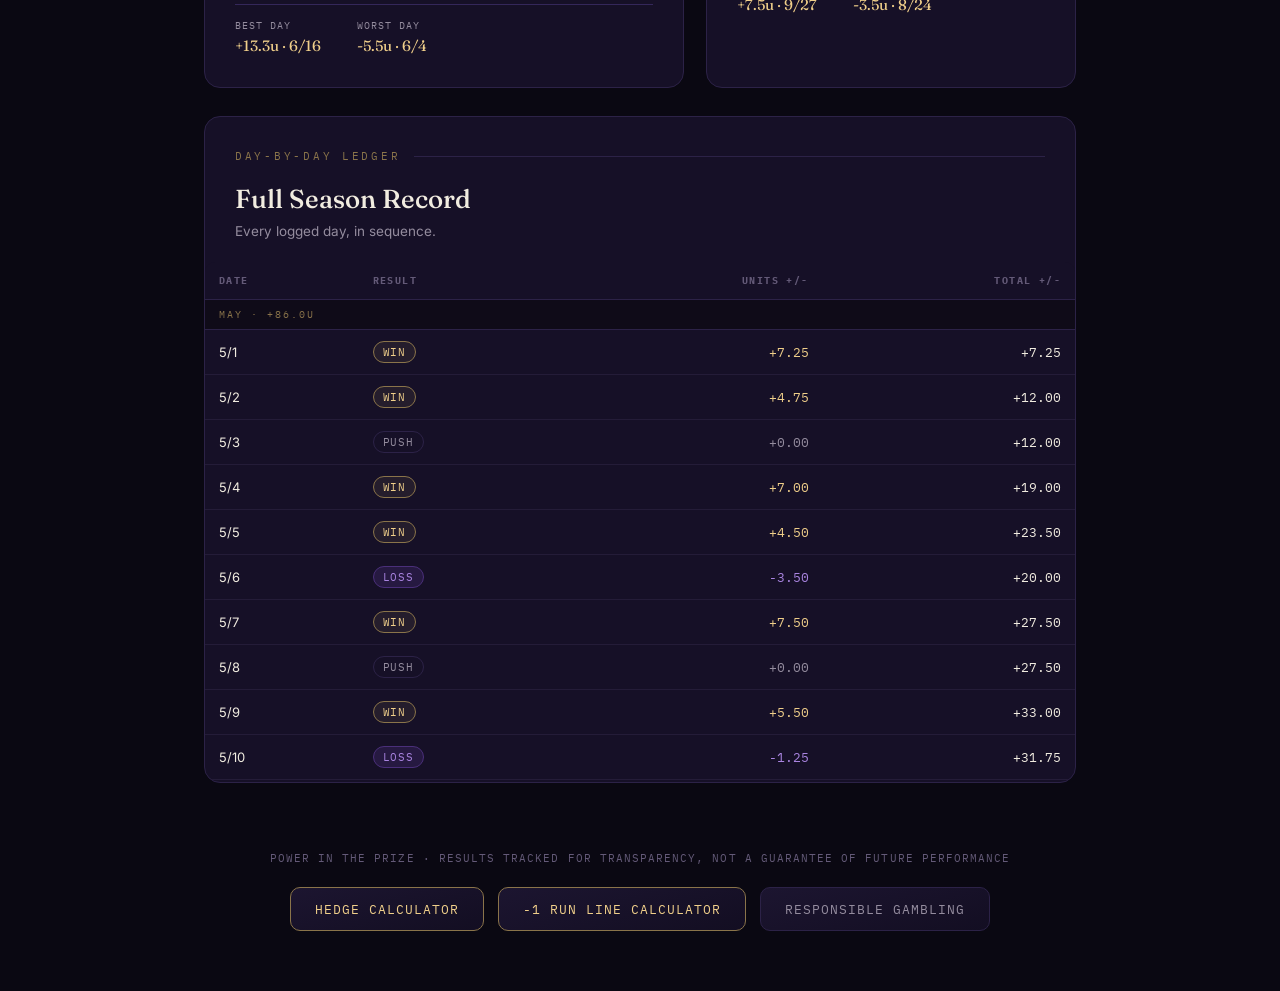
==== commit 46ead845: "Update index.html" ====
--- a/index.html
+++ b/index.html
@@ -493,7 +493,7 @@
     {d:"9/1",m:9,v1:-1,g:3},  {d:"9/2",m:9,v1:0.5,g:0},  {d:"9/3",m:9,v1:-1,g:-1},  {d:"9/4",m:9,v1:-1,g:-1},  {d:"9/5",m:9,v1:4.5,g:2.25},  {d:"9/6",m:9,v1:1,g:3.75},  {d:"9/7",m:9,v1:1.5,g:0.75},  {d:"9/8",m:9,v1:-2,g:3.75},
     {d:"9/9",m:9,v1:7,g:3},  {d:"9/10",m:9,v1:2.5,g:3},  {d:"9/11",m:9,v1:3.5,g:-1},  {d:"9/12",m:9,v1:-2,g:3},  {d:"9/13",m:9,v1:2.75,g:3},  {d:"9/14",m:9,v1:7.5,g:5},  {d:"9/15",m:9,v1:6,g:6},  {d:"9/16",m:9,v1:1,g:1.75},
     {d:"9/17",m:9,v1:-3,g:4},{d:"9/18",m:9,v1:-2,g:2.75},{d:"9/19",m:9,v1:-3,g:-0.25},{d:"9/20",m:9,v1:3,g:4.5},{d:"9/21",m:9,v1:4,g:1.5},{d:"9/22",m:9,v1:0,g:0},{d:"9/23",m:9,v1:0,g:0},{d:"9/24",m:9,v1:-1,g:4},{d:"9/25",m:9,v1:1,g:0},
-  {d:"9/26",m:9,v1:6.5,g:0.25},{d:"9/27",m:9,v1:-1,g:7.5},{d:"9/28",m:9,v1:3,g:4.25},
+  {d:"9/26",m:9,v1:6.5,g:0.25},{d:"9/27",m:9,v1:-1,g:7.5},{d:"9/28",m:9,v1:3,g:4.25},  {d:"9/29",m:9,v1:3,g:-2},  {d:"9/30",m:9,v1:-0.5,g:0.5},
 ];
 
 const MONTH_NAMES = {5:"May",6:"June",7:"July",8:"August",9:"September",10:"October",11:"November",12:"December",1:"January",2:"February",3:"March",4:"April"};
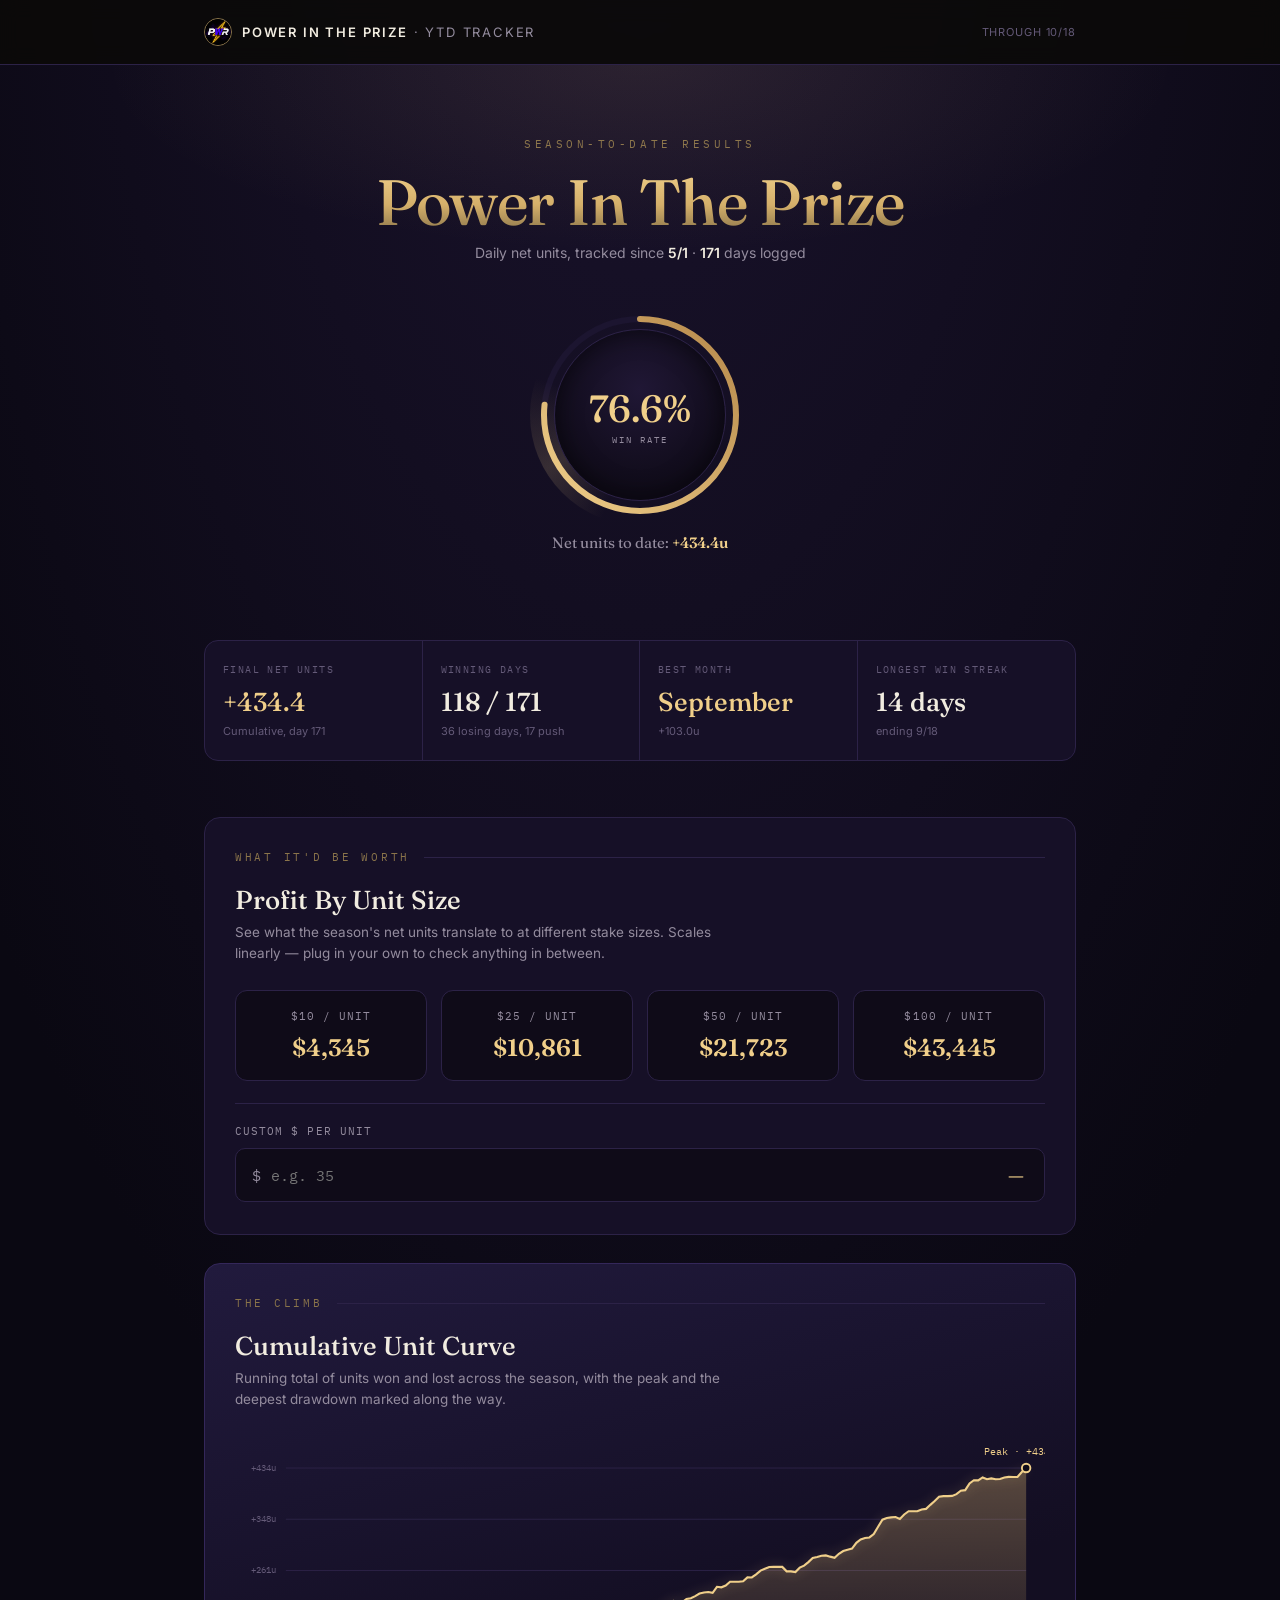
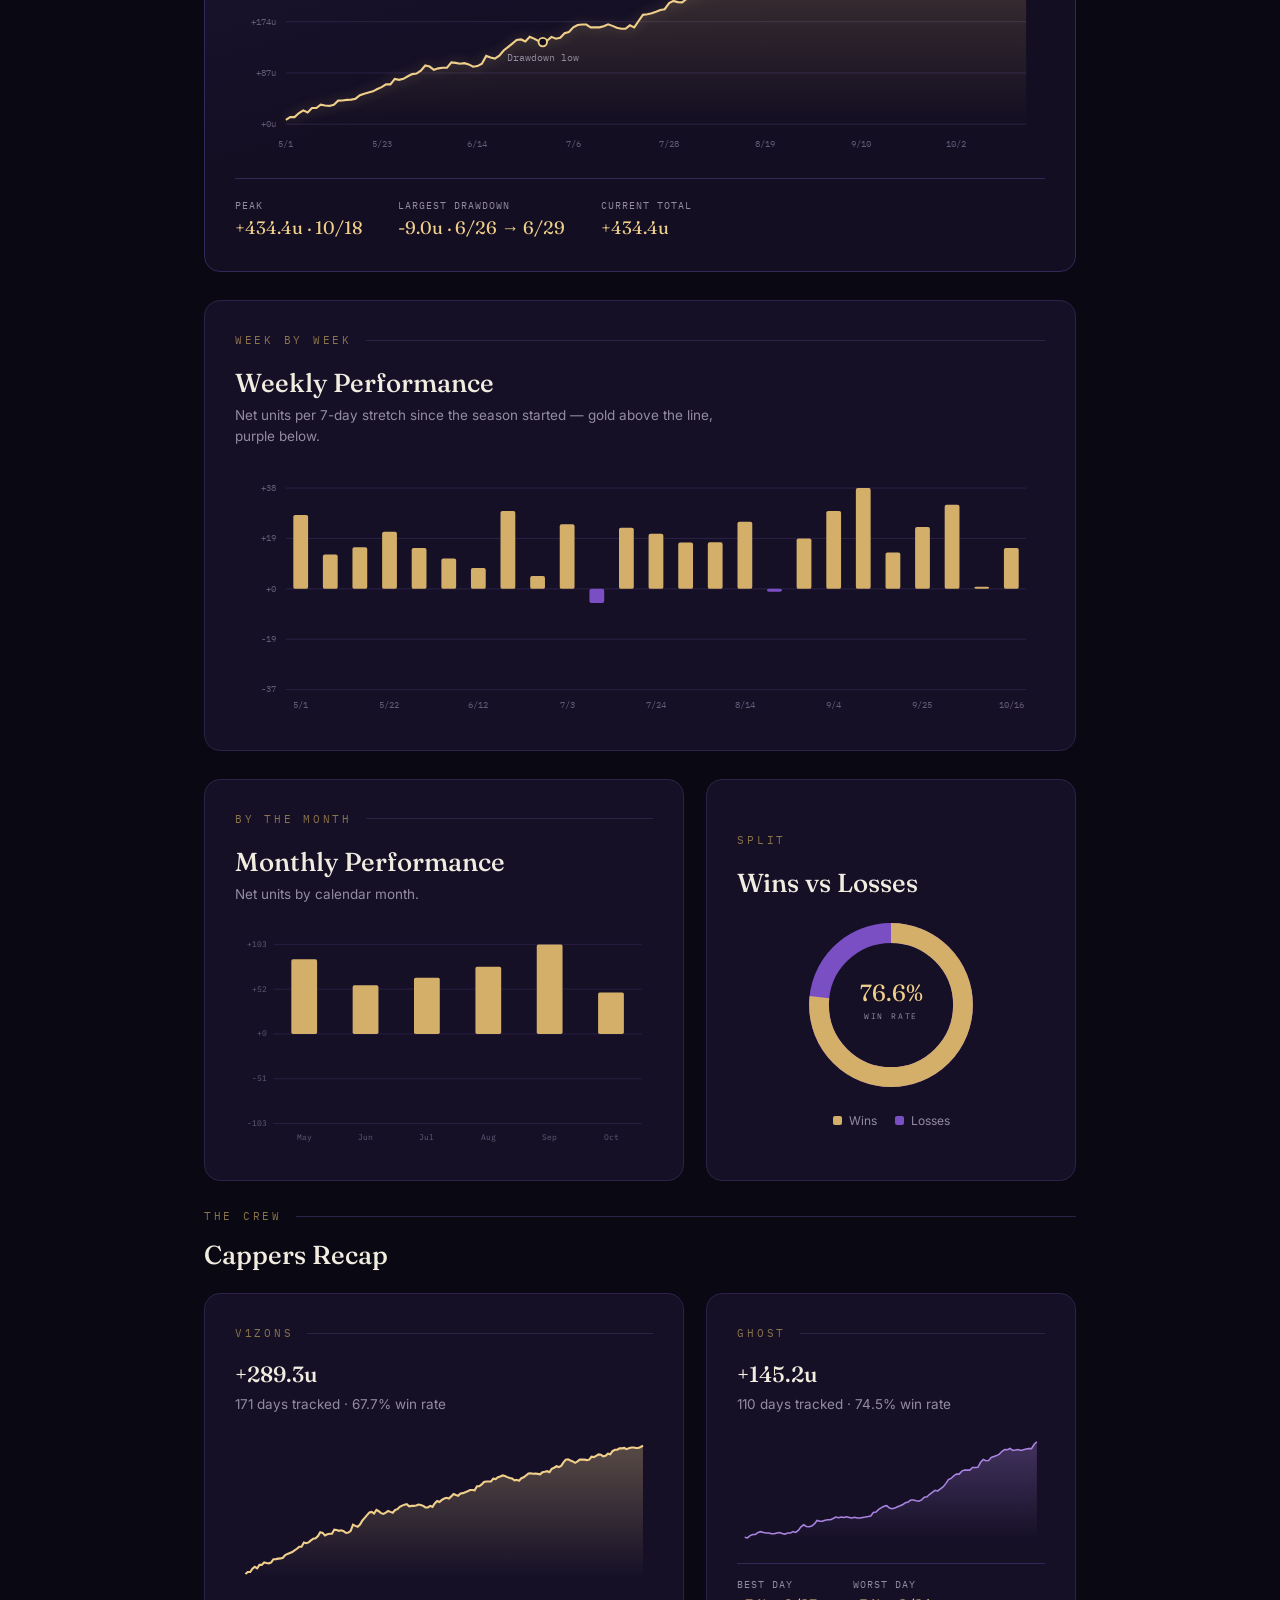
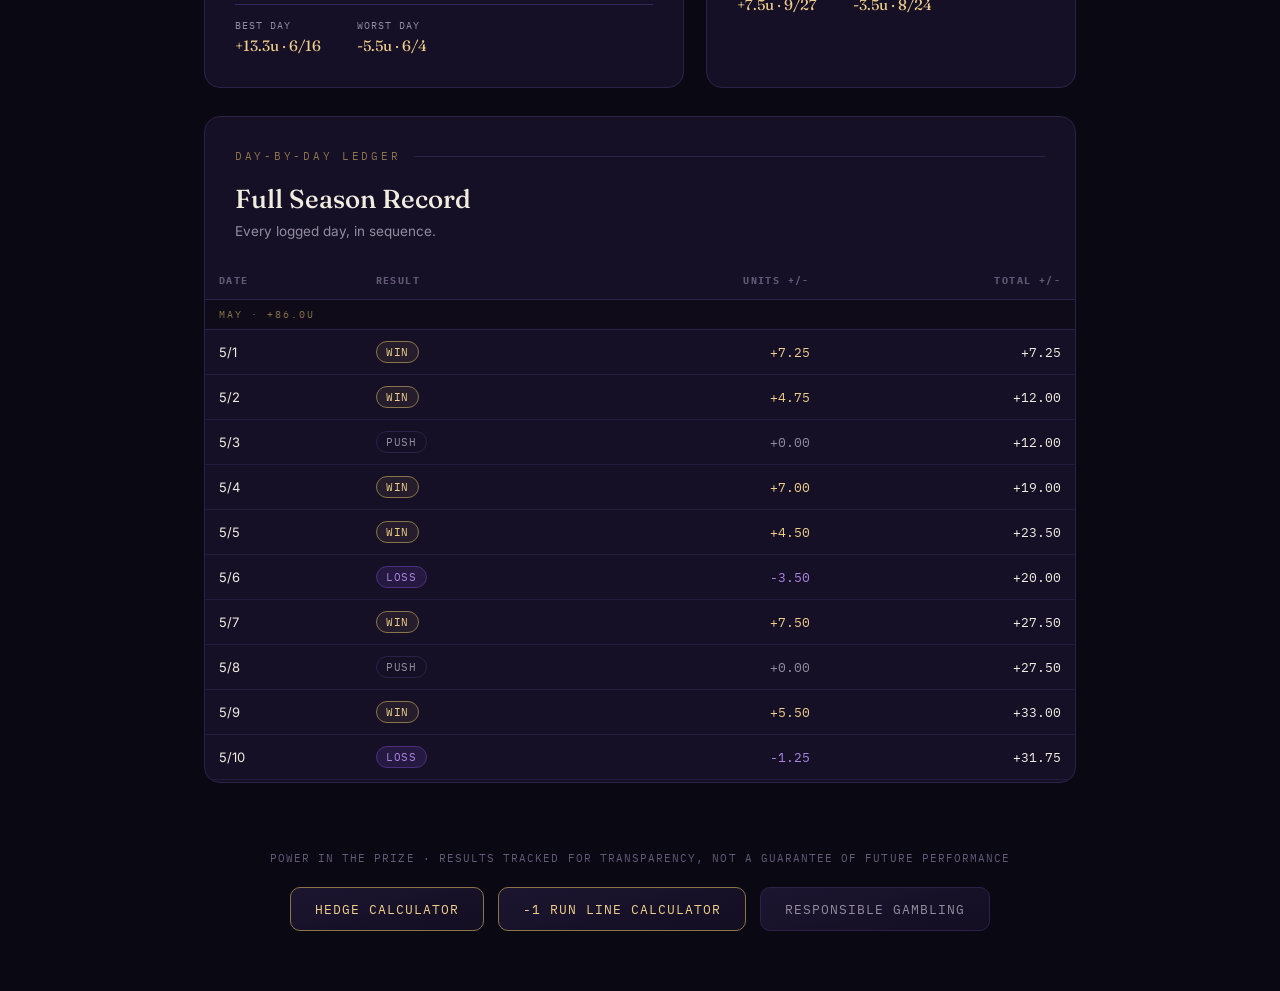
==== commit b93b45aa: "Update index.html" ====
--- a/index.html
+++ b/index.html
@@ -494,6 +494,10 @@
     {d:"9/9",m:9,v1:7,g:3},  {d:"9/10",m:9,v1:2.5,g:3},  {d:"9/11",m:9,v1:3.5,g:-1},  {d:"9/12",m:9,v1:-2,g:3},  {d:"9/13",m:9,v1:2.75,g:3},  {d:"9/14",m:9,v1:7.5,g:5},  {d:"9/15",m:9,v1:6,g:6},  {d:"9/16",m:9,v1:1,g:1.75},
     {d:"9/17",m:9,v1:-3,g:4},{d:"9/18",m:9,v1:-2,g:2.75},{d:"9/19",m:9,v1:-3,g:-0.25},{d:"9/20",m:9,v1:3,g:4.5},{d:"9/21",m:9,v1:4,g:1.5},{d:"9/22",m:9,v1:0,g:0},{d:"9/23",m:9,v1:0,g:0},{d:"9/24",m:9,v1:-1,g:4},{d:"9/25",m:9,v1:1,g:0},
   {d:"9/26",m:9,v1:6.5,g:0.25},{d:"9/27",m:9,v1:-1,g:7.5},{d:"9/28",m:9,v1:3,g:4.25},  {d:"9/29",m:9,v1:3,g:-2},  {d:"9/30",m:9,v1:-0.5,g:0.5},
+  
+{d:"10/1",m:10,v1:-4,g:4.5}, {d:"10/2",m:10,v1:1.5,g:1.5}, {d:"10/3",m:10,v1:4.5,g:1.25}, {d:"10/4",m:10,v1:-1.25,g:2.25}, {d:"10/5",m:10,v1:7,g:4.25}, {d:"10/6",m:10,v1:3,g:2.5}, {d:"10/7",m:10,v1:0,g:-0.25}, {d:"10/8",m:10,v1:3,g:2},
+  {d:"10/9",m:10,v1:0,g:-3}, {d:"10/10",m:10,v1:1,g:0.5}, {d:"10/11",m:10,v1:-2.5,g:1}, {d:"10/12",m:10,v1:2,g:-1.5}, {d:"10/13",m:10,v1:1.5,g:1}, {d:"10/14",m:10,v1:0,g:1}, {d:"10/15",m:10,v1:-1,g:0.75}, {d:"10/16",m:10,v1:0,g:0}, {d:"10/17",m:10,v1:2,g:6.5}, {d:"10/18",m:10,v1:3,g:3.75},
+
 ];
 
 const MONTH_NAMES = {5:"May",6:"June",7:"July",8:"August",9:"September",10:"October",11:"November",12:"December",1:"January",2:"February",3:"March",4:"April"};
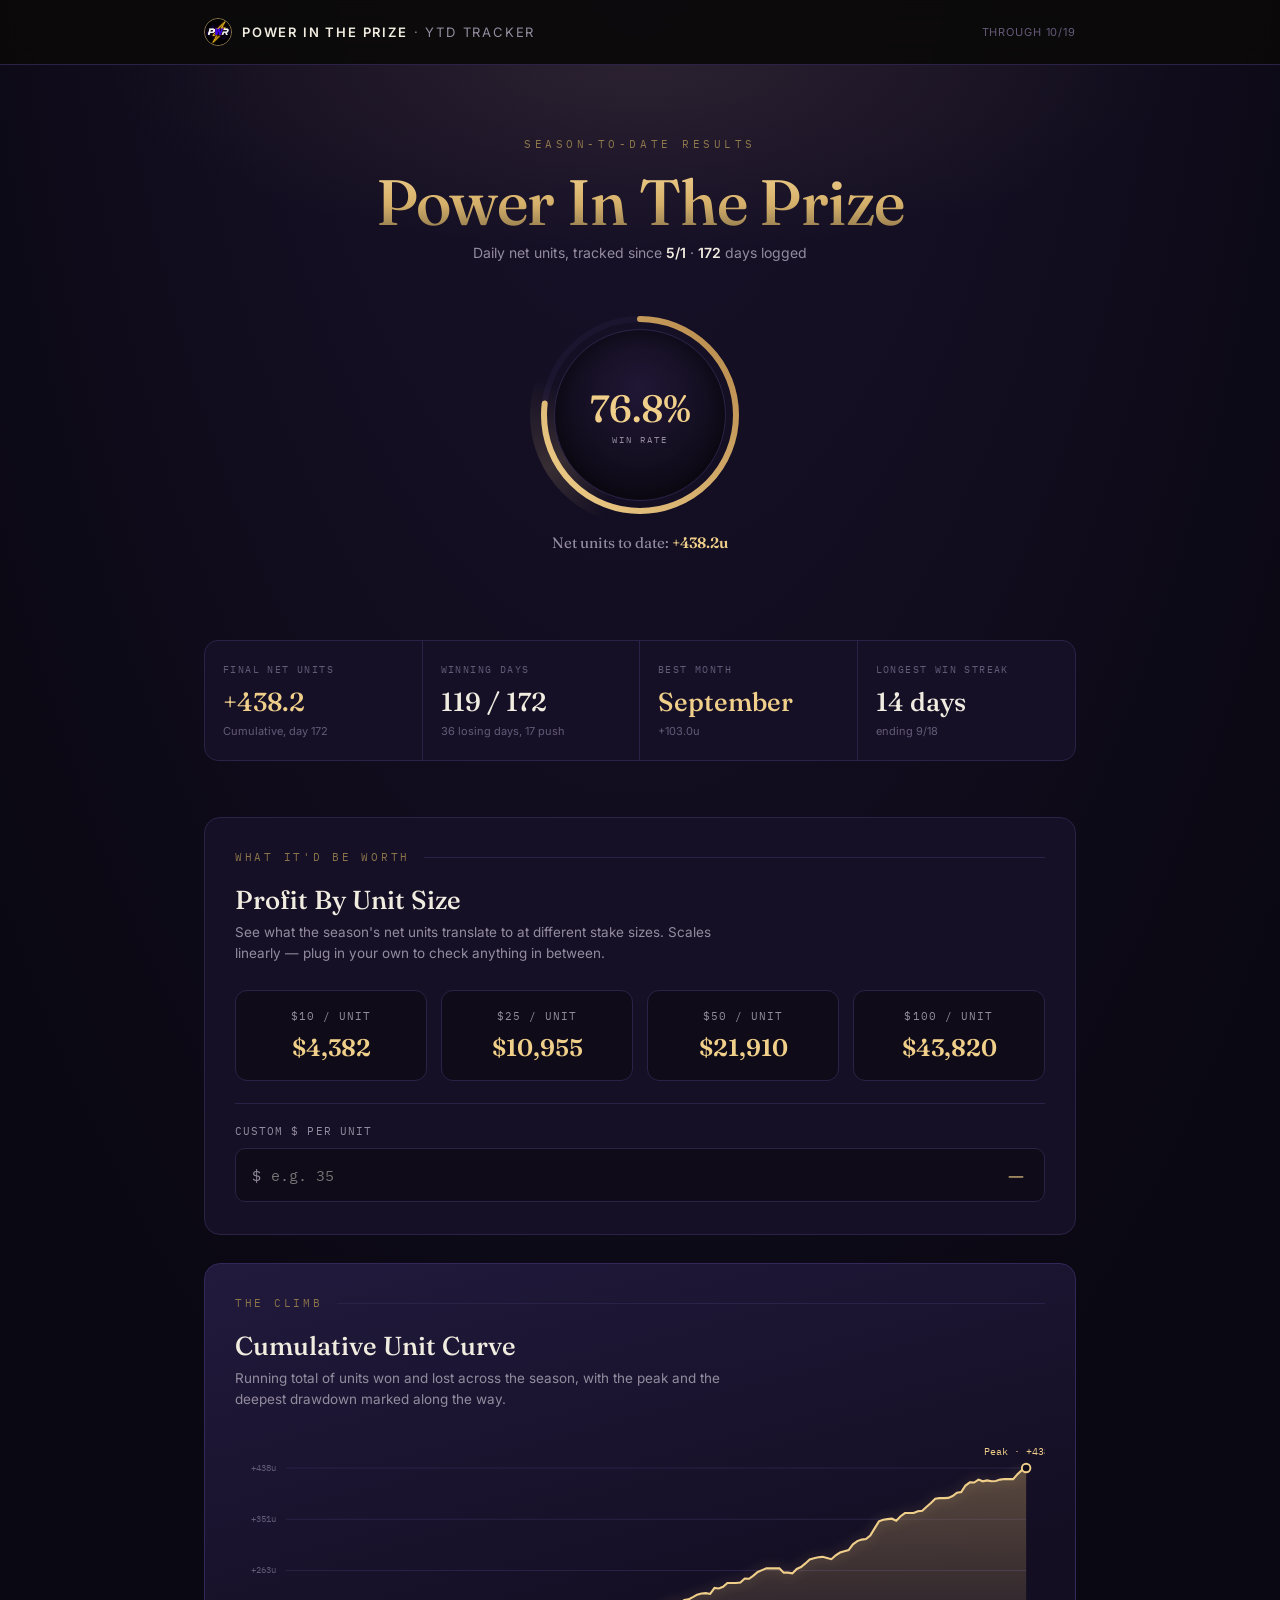
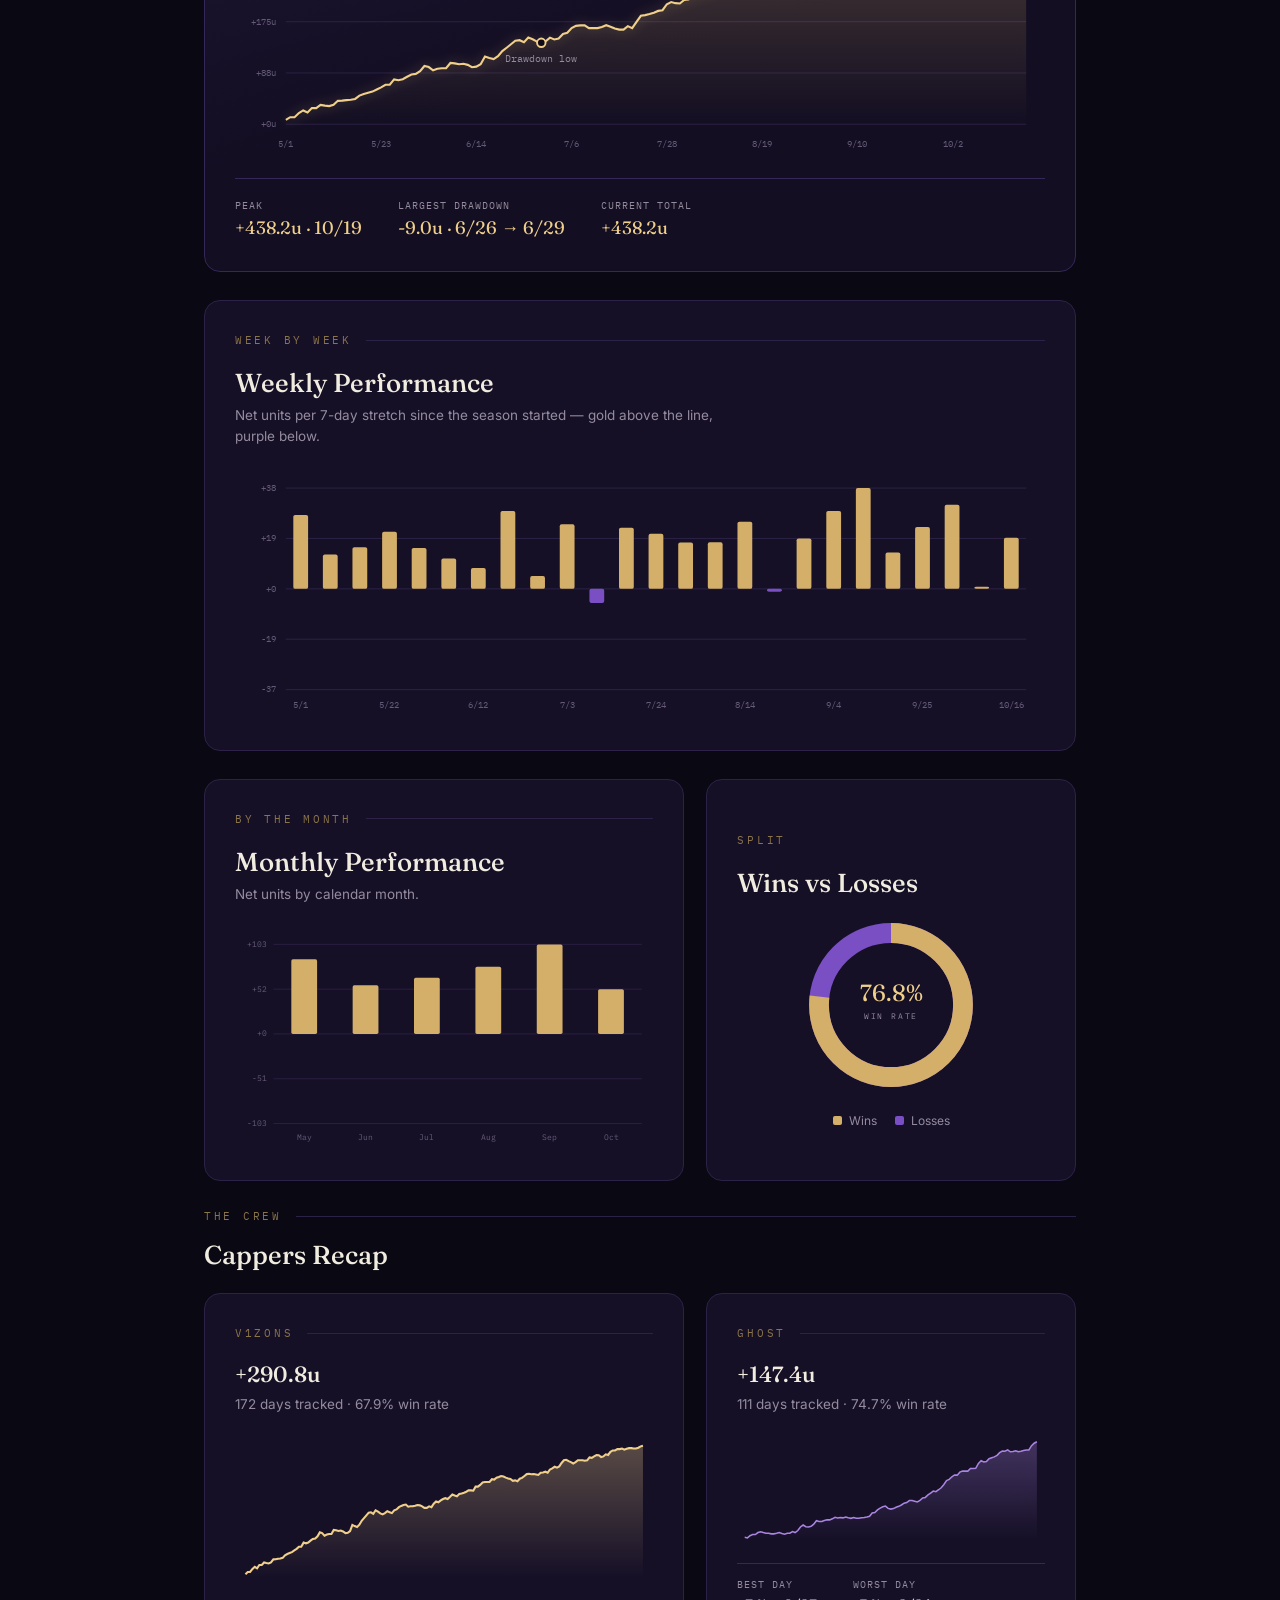
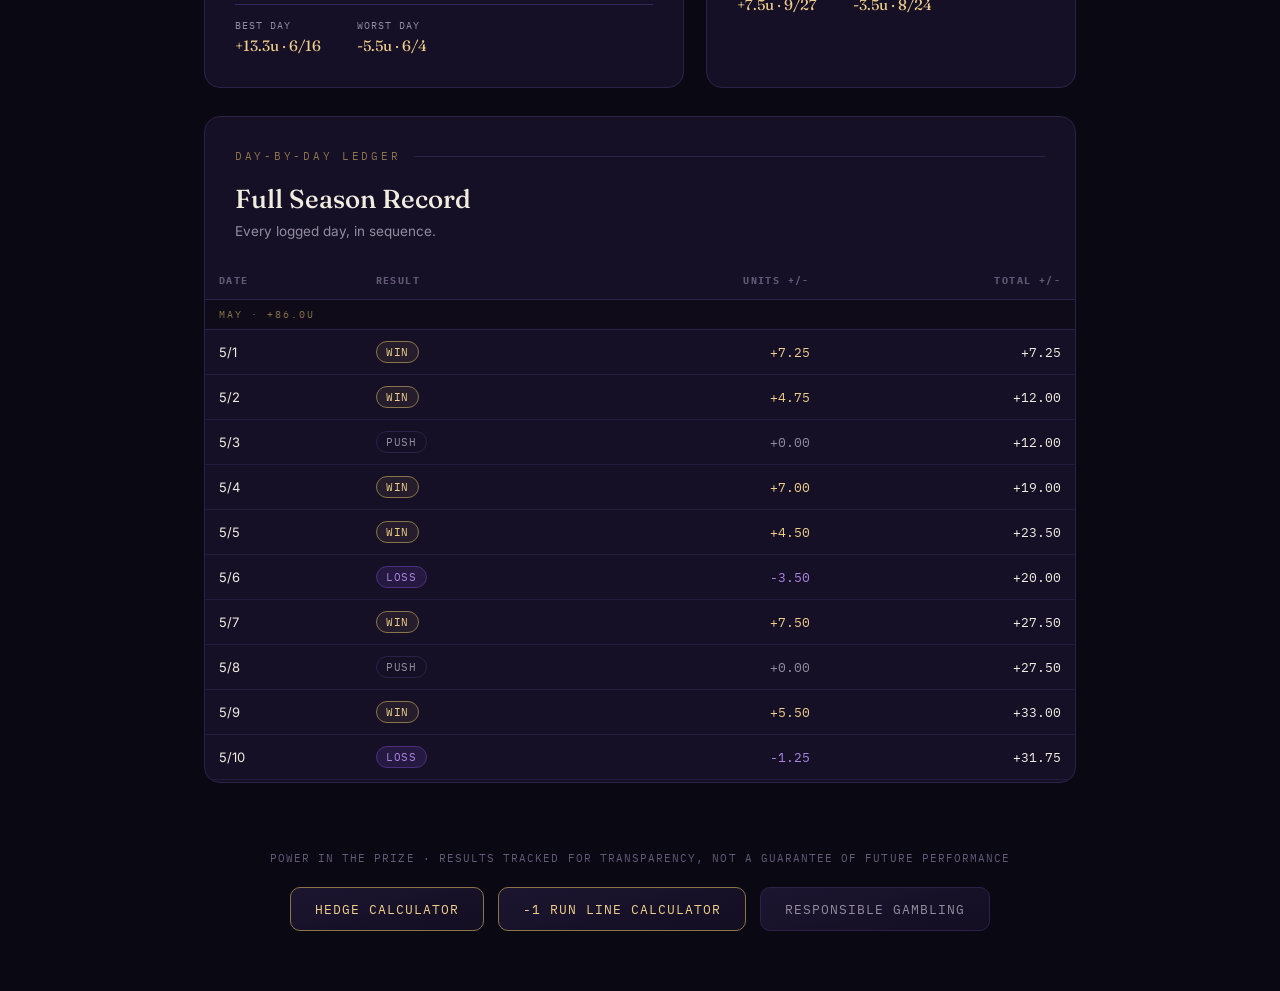
==== commit 6e9ca4d6: "Update index.html" ====
--- a/index.html
+++ b/index.html
@@ -497,7 +497,7 @@
   
 {d:"10/1",m:10,v1:-4,g:4.5}, {d:"10/2",m:10,v1:1.5,g:1.5}, {d:"10/3",m:10,v1:4.5,g:1.25}, {d:"10/4",m:10,v1:-1.25,g:2.25}, {d:"10/5",m:10,v1:7,g:4.25}, {d:"10/6",m:10,v1:3,g:2.5}, {d:"10/7",m:10,v1:0,g:-0.25}, {d:"10/8",m:10,v1:3,g:2},
   {d:"10/9",m:10,v1:0,g:-3}, {d:"10/10",m:10,v1:1,g:0.5}, {d:"10/11",m:10,v1:-2.5,g:1}, {d:"10/12",m:10,v1:2,g:-1.5}, {d:"10/13",m:10,v1:1.5,g:1}, {d:"10/14",m:10,v1:0,g:1}, {d:"10/15",m:10,v1:-1,g:0.75}, {d:"10/16",m:10,v1:0,g:0}, {d:"10/17",m:10,v1:2,g:6.5}, {d:"10/18",m:10,v1:3,g:3.75},
-
+  {d:"10/19",m:10,v1:1.5,g:2.25},
 ];
 
 const MONTH_NAMES = {5:"May",6:"June",7:"July",8:"August",9:"September",10:"October",11:"November",12:"December",1:"January",2:"February",3:"March",4:"April"};
